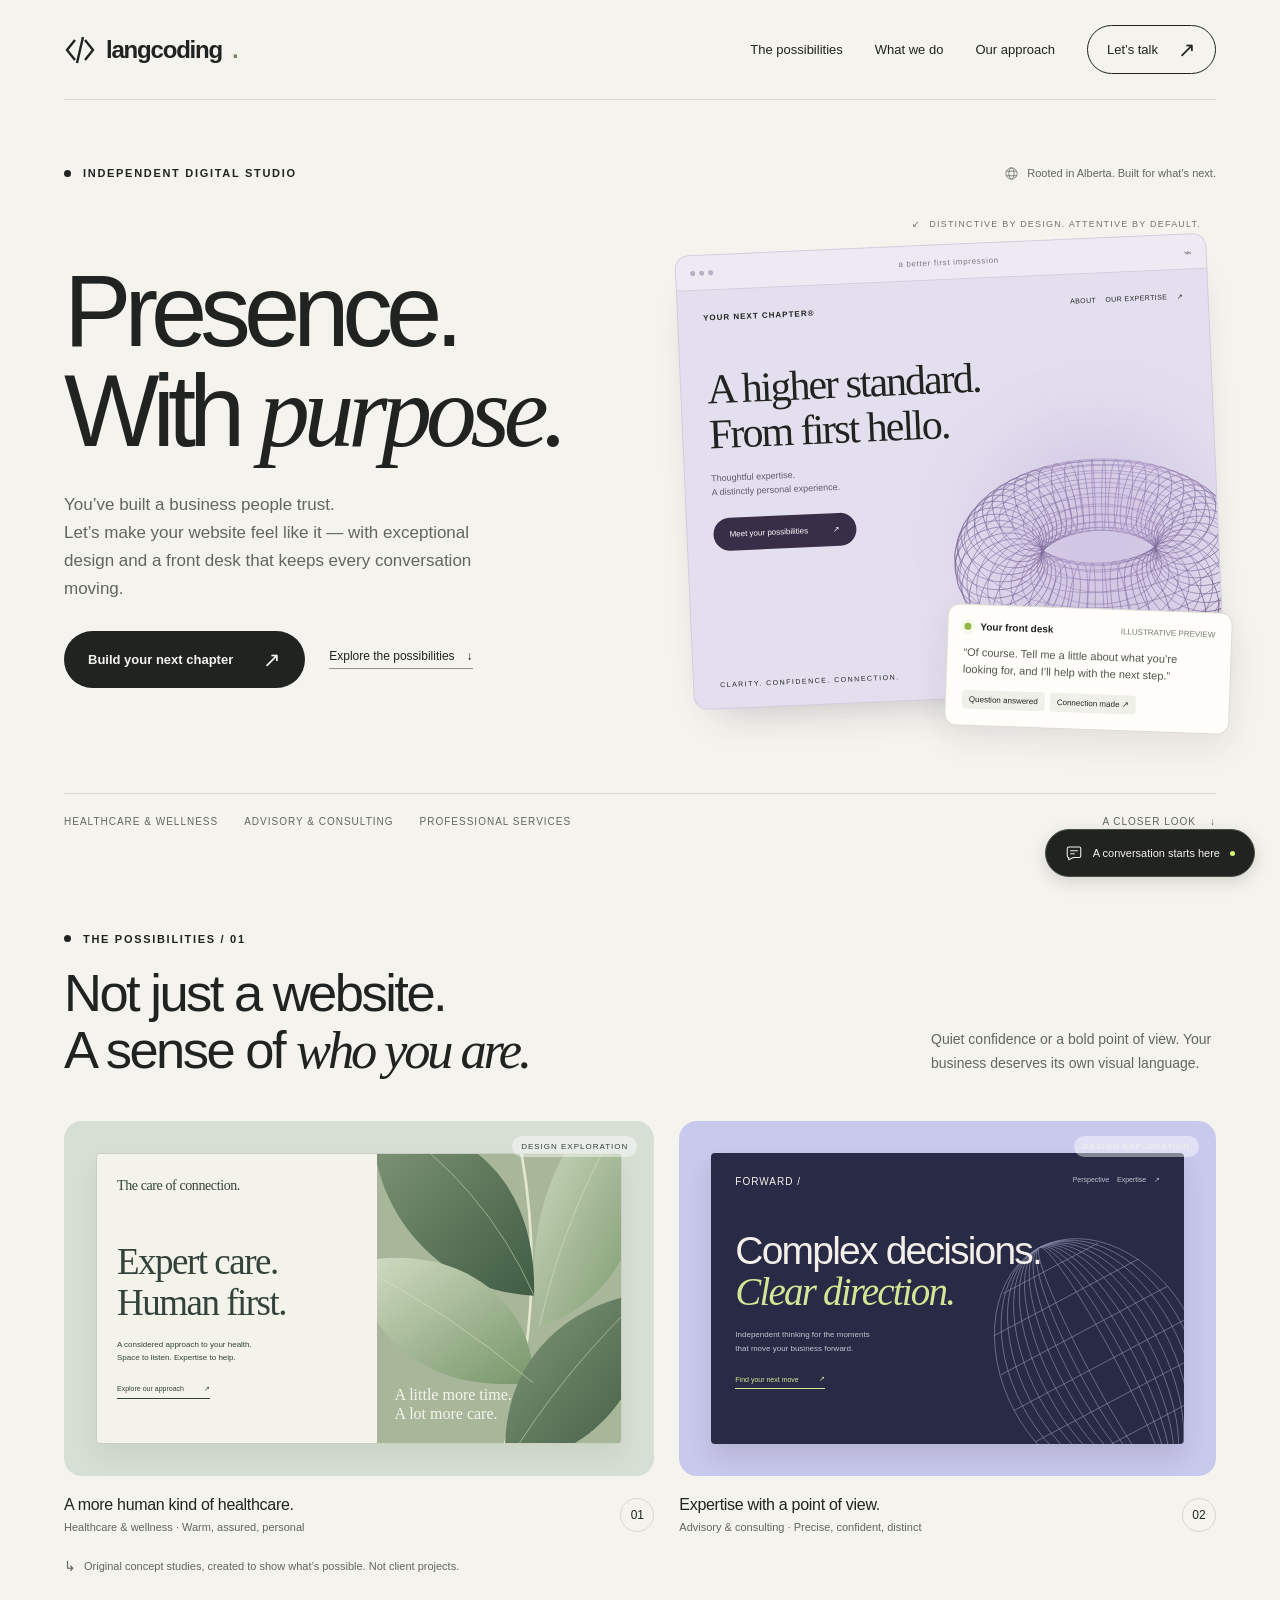
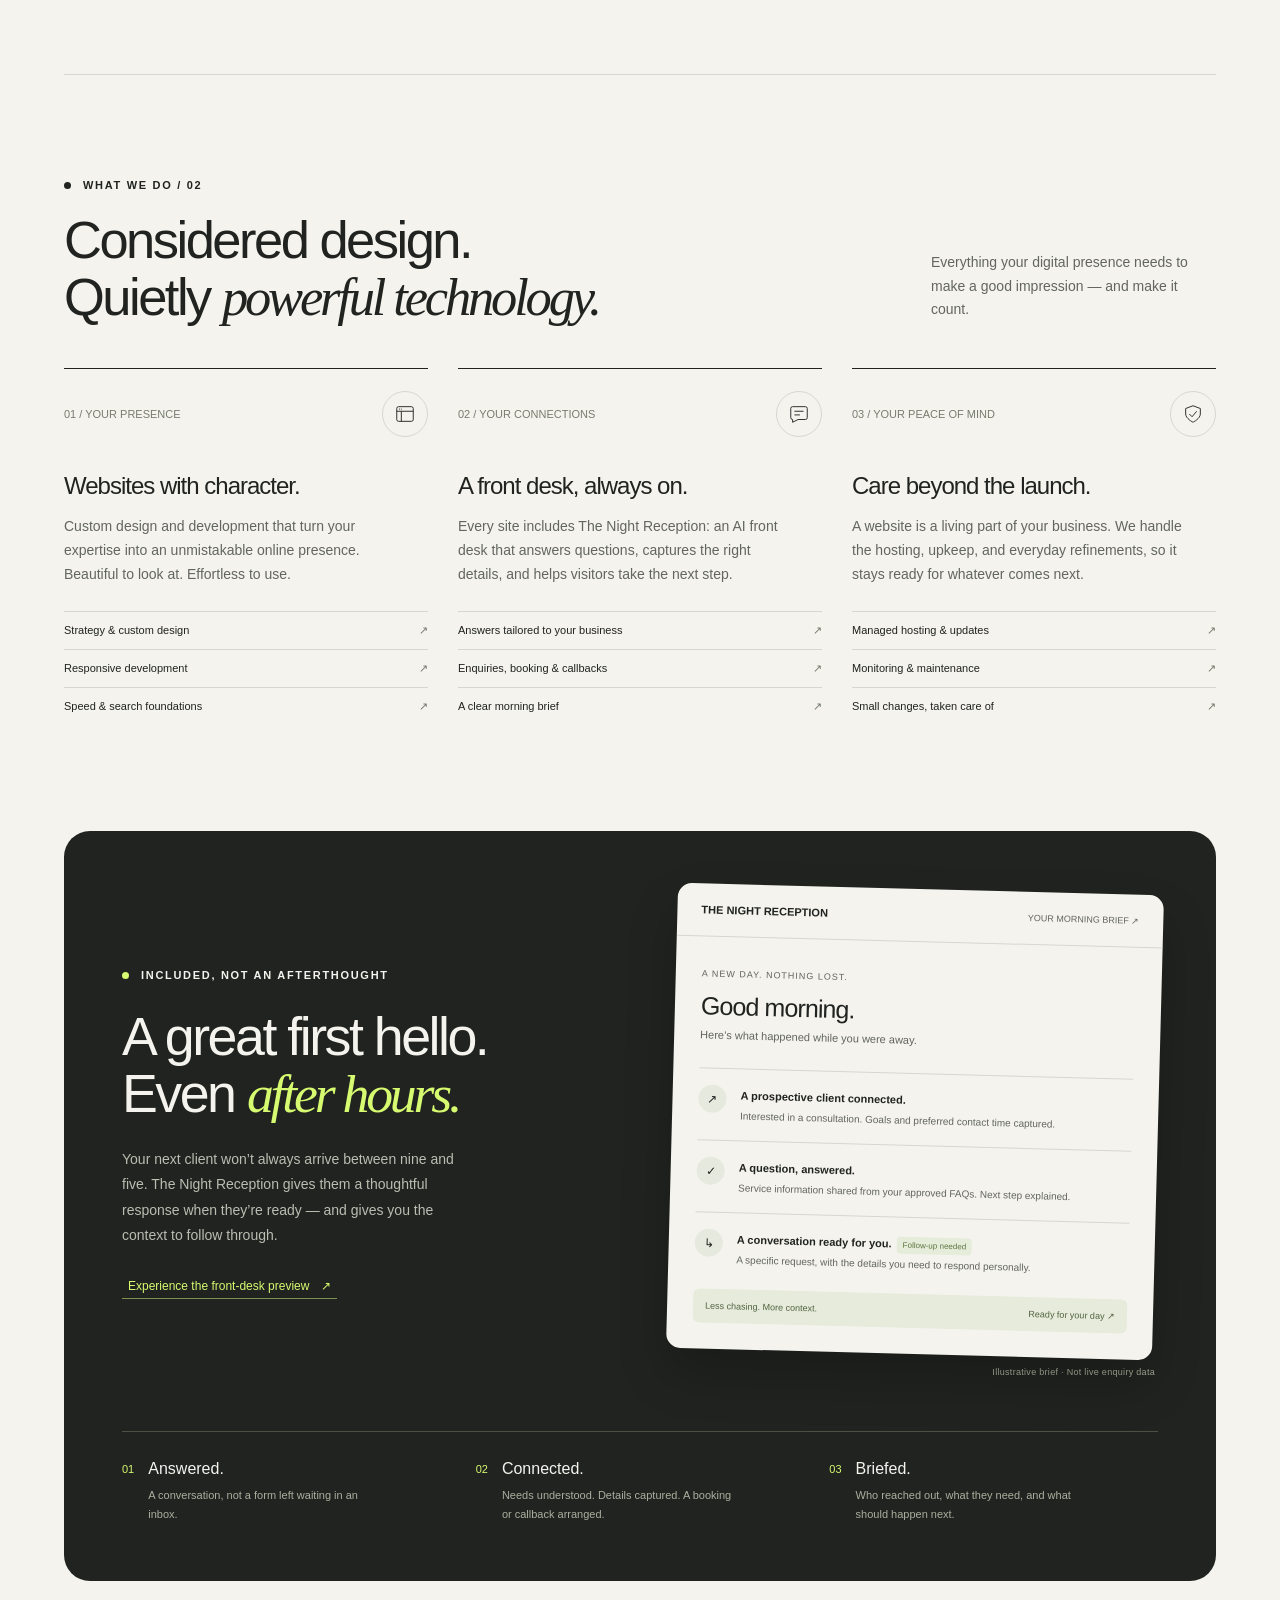
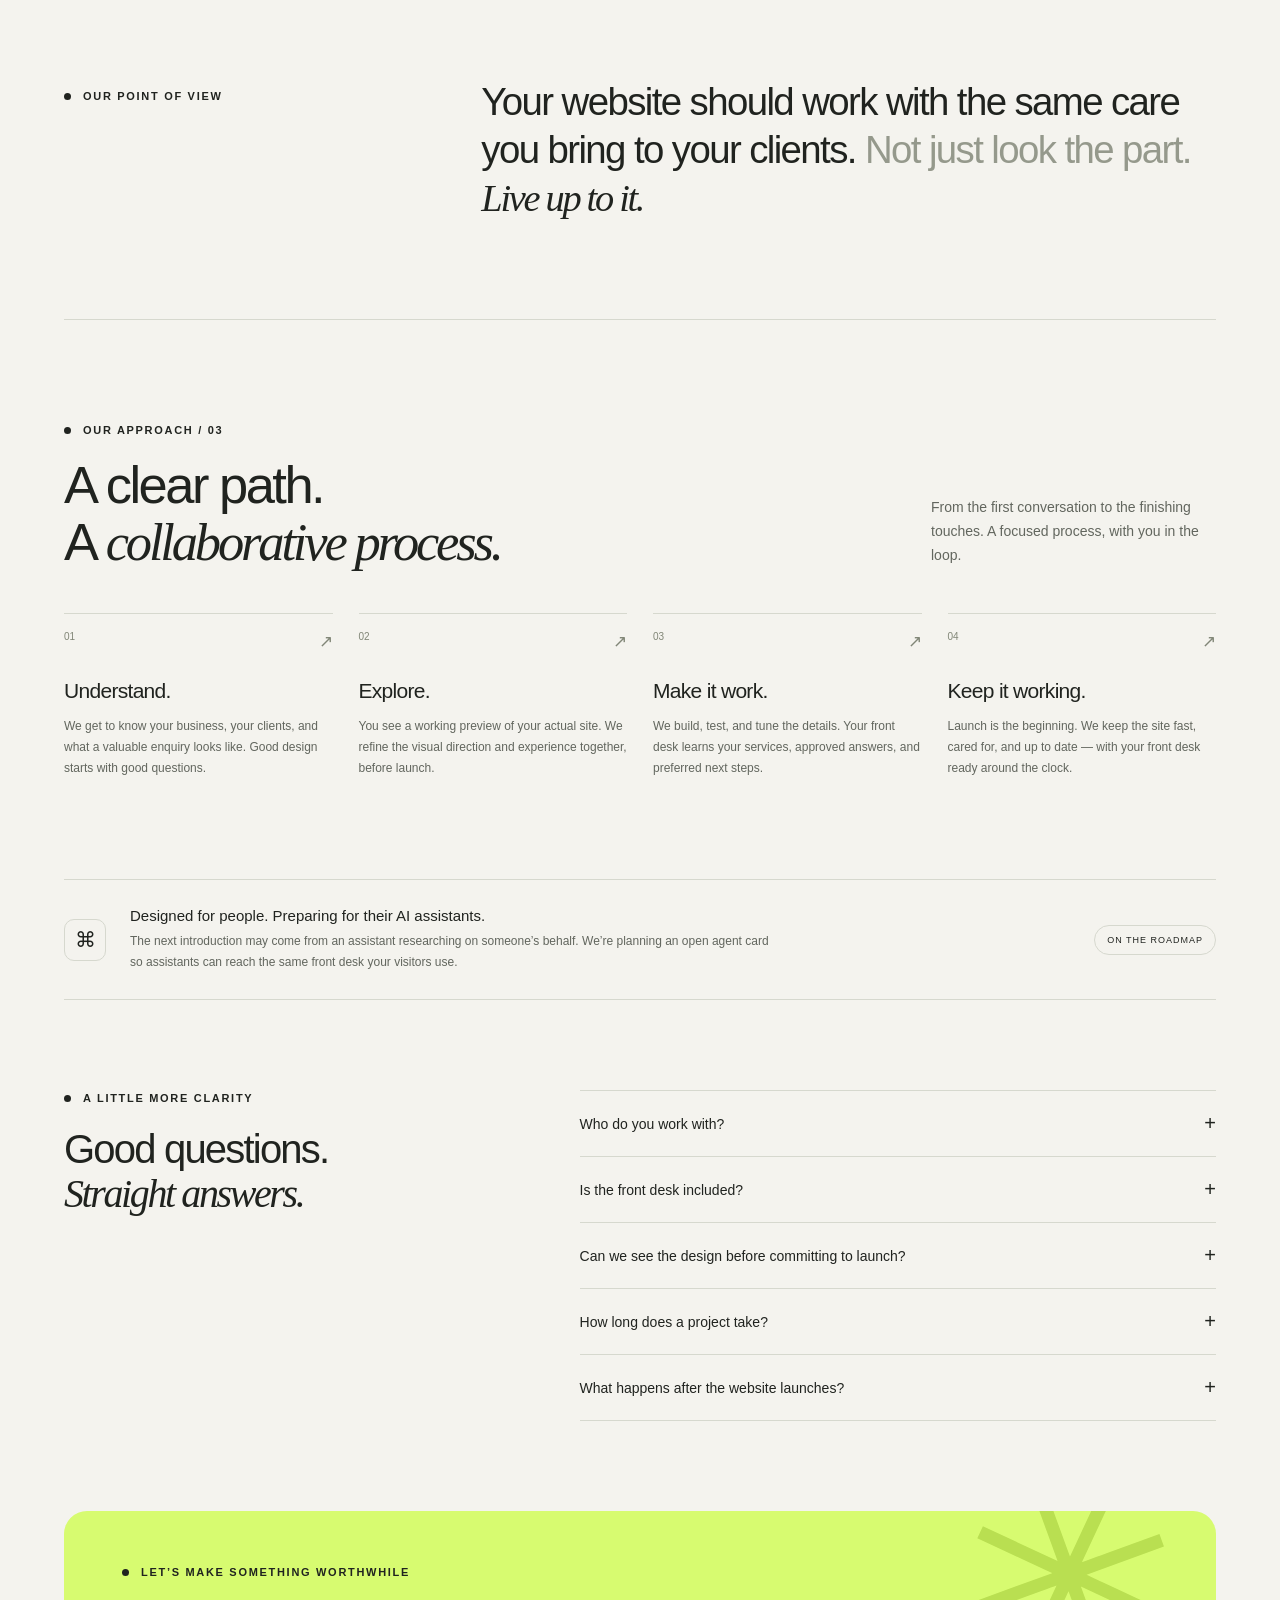
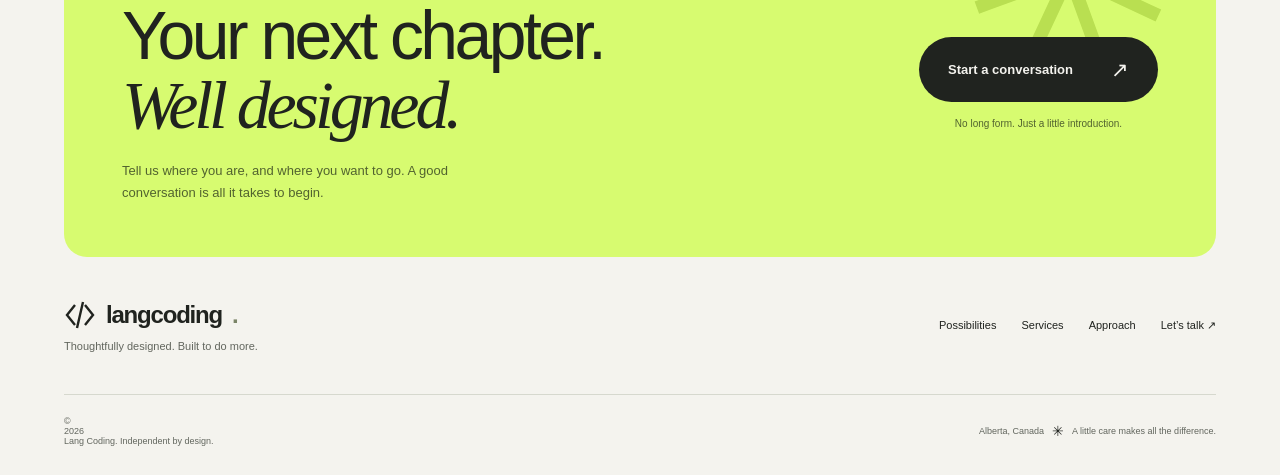
==== docs/index.html @ cc32f473 "Update Lang Coding site and move content into docs" ====
<!DOCTYPE html>
<html lang="en">
<head>
  <meta charset="utf-8">
  <meta name="viewport" content="width=device-width, initial-scale=1">
  <meta name="theme-color" content="#f4f3ee">
  <meta name="description" content="Lang Coding creates distinctive websites for ambitious service businesses, with an intelligent front desk that answers, qualifies, and keeps the conversation moving.">
  <title>Lang Coding — A better first impression. A smarter next step.</title>
  <style>
    :root{--paper:#f4f3ee;--ink:#20231f;--muted:#62665e;--line:#d6d8ce;--lime:#d7fb70;--purple:#ded9ef;--radius:18px;--max:1400px}
    *,*::before,*::after{box-sizing:border-box}
    [hidden]{display:none!important}
    html{scroll-behavior:smooth;scroll-padding-top:100px}
    body{margin:0;background:var(--paper);color:var(--ink);font-family:Arial,Helvetica,sans-serif;-webkit-font-smoothing:antialiased}
    button,input,textarea{font:inherit}button,a{-webkit-tap-highlight-color:transparent}button{cursor:pointer}a{color:inherit;text-decoration:none}button:disabled{cursor:default}
    ::selection{background:var(--lime);color:var(--ink)}
    :focus-visible{outline:3px solid #7b66ae;outline-offset:5px}
    .wrap{max-width:var(--max);margin:auto;padding-inline:64px}
    .skip{position:fixed;top:-70px;left:20px;background:var(--lime);padding:15px;z-index:100}.skip:focus{top:15px}
    .site-header{height:100px;border-bottom:1px solid var(--line);display:flex;align-items:center;justify-content:space-between;gap:30px}
    .logo{display:flex;align-items:center;gap:10px;font-size:24px;font-weight:750;letter-spacing:-1.2px;white-space:nowrap}.logo svg{width:32px;height:32px}.logo .dot{color:#7a8467}
    .nav{display:flex;align-items:center;gap:32px;font-size:13px}.nav a:not(.nav-cta){position:relative}.nav a:not(.nav-cta)::after{content:'';position:absolute;height:1px;bottom:-6px;left:0;width:0;background:var(--ink);transition:width .2s}.nav a:hover::after{width:100%}
    .nav-cta{border:1px solid var(--ink);border-radius:100px;padding:13px 19px;display:flex;gap:20px;align-items:center;background:transparent;color:inherit;transition:background .2s}.nav-cta:hover{background:var(--lime)}
    .menu-toggle{display:none;border:1px solid var(--line);background:transparent;padding:10px 14px;border-radius:30px}
    .eyebrow{display:flex;align-items:center;gap:12px;font-size:11px;font-weight:600;letter-spacing:1.7px;text-transform:uppercase;line-height:1.5}.eyebrow::before{content:'';width:7px;height:7px;flex:0 0 7px;border-radius:50%;background:currentColor}.eyebrow.lime::before{background:var(--lime)}
    .hero{padding-top:65px;padding-bottom:34px;position:relative}
    .hero-top{display:flex;justify-content:space-between;align-items:center;margin-bottom:34px}.local-note{font-size:11px;color:var(--muted);display:flex;align-items:center;gap:8px}.local-note svg{width:15px;height:15px}
    .hero-grid{display:grid;grid-template-columns:1.05fr 1fr;gap:36px;align-items:center}
    h1{font-size:clamp(70px,7.9vw,114px);line-height:.99;letter-spacing:-7px;font-weight:500;margin:0 0 28px}
    .serif{font-family:Georgia,'Times New Roman',serif;font-weight:400;font-style:italic;letter-spacing:-.06em}
    .hero-description{max-width:410px;font-size:17px;line-height:1.65;color:var(--muted);margin:0 0 28px}
    .button{display:inline-flex;justify-content:center;align-items:center;gap:30px;padding:18px 24px;border:0;border-radius:100px;background:var(--ink);color:var(--paper);font-size:13px;font-weight:600;transition:transform .2s,background .2s}.button:hover{background:#3b4233;transform:translateY(-2px)}.button.lime{background:var(--lime);color:var(--ink)}.button.lime:hover{background:#e3ffa0}.arrow{font-size:21px;line-height:1;font-weight:400}
    .hero-links{display:flex;align-items:center;gap:24px}.text-link{font-size:12px;border-bottom:1px solid #91958a;padding-bottom:5px;display:inline-flex;align-items:center;gap:12px}.text-link:hover{border-color:var(--ink)}
    .hero-art{position:relative;padding:28px 0 35px 12px;min-width:0}
    .browser{position:relative;background:#e4dfef;border:1px solid #d1cddd;border-radius:14px;overflow:hidden;transform:rotate(-2.5deg);box-shadow:0 22px 45px -26px #38333b55}
    .browser-bar{height:35px;background:#eeeaf4;border-bottom:1px solid #d1cddd;display:flex;align-items:center;justify-content:space-between;padding:0 14px}.browser-dots{display:flex;gap:4px}.browser-dots i{width:5px;height:5px;background:#b7b0c5;border-radius:50%}.browser-url{font-size:8px;letter-spacing:.7px;color:#7c7489}.browser-expand{font-size:13px;color:#81798b}
    .mock-nav{display:flex;justify-content:space-between;padding:23px 25px;font-size:8px;letter-spacing:1px}.mock-logo{font-weight:700}.mock-nav span:last-child{font-size:7px;letter-spacing:.4px}
    .mock-content{height:363px;position:relative;isolation:isolate;overflow:hidden}.mock-heading{position:relative;z-index:2;margin:22px 0 0 26px;font-family:Georgia,serif;font-size:42px;line-height:1.06;letter-spacing:-2px;max-width:280px;font-weight:400}.mock-sub{position:relative;z-index:2;font-size:9px;line-height:1.6;width:180px;margin:15px 26px;color:#605870}.mock-button{position:relative;z-index:2;display:inline-flex;gap:25px;align-items:center;font-size:8px;background:#382e48;color:#fff;padding:12px 16px;border-radius:25px;margin:3px 26px}
    .sculpture{position:absolute;right:-83px;bottom:-55px;width:405px;height:405px;z-index:1;transform:rotate(-18deg)}.sculpture svg{width:100%;height:100%}.sculpture::before{content:'';position:absolute;inset:24%;border-radius:50%;background:#b09bd0;filter:blur(50px);opacity:.4}
    .mock-bottom{position:absolute;bottom:20px;left:26px;z-index:2;font-size:7px;letter-spacing:1.5px;text-transform:uppercase}
    .response-card{position:absolute;bottom:3px;right:-15px;width:285px;background:#fffefa;border:1px solid #dddcd4;border-radius:12px;padding:16px;box-shadow:0 12px 34px #26262116;transform:rotate(2deg);z-index:4}
    .response-top{display:flex;align-items:center;gap:9px;font-size:10px;font-weight:600}.status-dot{width:7px;height:7px;background:#91b847;border-radius:50%;box-shadow:0 0 0 4px #91b84715}.response-top small{font-size:8px;color:#767b6e;margin-left:auto;font-weight:400}.response-card p{font-size:11px;line-height:1.55;margin:12px 0;color:#505549}.response-tags{display:flex;gap:5px}.response-tags span{font-size:8px;padding:5px 7px;border-radius:4px;background:#eff1e9}.art-caption{position:absolute;right:15px;top:3px;font-size:9px;letter-spacing:1.2px;color:#73746d;text-transform:uppercase}.art-caption::before{content:'↙';margin-right:8px}
    .hero-bottom{border-top:1px solid var(--line);margin-top:59px;padding-top:22px;display:flex;justify-content:space-between;align-items:center;font-size:10px;letter-spacing:1px;text-transform:uppercase;color:var(--muted)}.hero-bottom .industries{display:flex;gap:26px}.scroll-link{display:flex;align-items:center;gap:14px}
    .section{padding-top:102px;padding-bottom:100px}.section-heading{display:flex;justify-content:space-between;gap:40px;align-items:flex-end;margin-bottom:43px}.section-heading h2{font-size:clamp(36px,4.1vw,57px);line-height:1.08;font-weight:500;letter-spacing:-2.5px;margin:18px 0 0;max-width:640px}.section-heading>p{font-size:14px;line-height:1.7;color:var(--muted);max-width:285px;margin:0 0 3px}
    .work-section{padding-top:70px}
    .work-grid{display:grid;grid-template-columns:1.1fr 1fr;gap:25px}
    .work-visual{height:355px;border-radius:var(--radius);overflow:hidden;position:relative;padding:32px;transition:transform .35s}
    .work-card:hover .work-visual{transform:translateY(-5px)}.work-caption{display:flex;justify-content:space-between;align-items:center;padding:20px 0 0}.work-caption h3{font-size:16px;font-weight:500;letter-spacing:-.3px;margin:0 0 7px}.work-caption p{font-size:11px;color:var(--muted);margin:0}.work-number{width:34px;height:34px;display:grid;place-items:center;border:1px solid var(--line);border-radius:50%;font-size:12px}
    .practice{background:#d7ded3;color:#33433b}.preview-label{position:absolute;right:17px;top:15px;font-size:8px;letter-spacing:1px;text-transform:uppercase;background:#ffffff70;border-radius:30px;padding:6px 9px;z-index:3}.practice-mini{height:100%;background:#f3f3e9;border:1px solid #c7d0c1;display:grid;grid-template-columns:1.15fr 1fr;position:relative;box-shadow:0 13px 25px #263c2510;border-radius:4px;overflow:hidden}.practice-type{padding:24px 20px}.practice-brand{font-family:Georgia,serif;font-size:14px;letter-spacing:-.4px}.practice-type h4{font-family:Georgia,serif;font-weight:400;font-size:37px;line-height:1.1;letter-spacing:-1.5px;margin:48px 0 14px}.practice-type p{font-size:8px;line-height:1.7;max-width:150px}.mini-cta{font-size:7px;display:inline-flex;align-items:center;gap:20px;border-bottom:1px solid;padding-bottom:5px;margin-top:12px}
    .botanical{position:relative;background:#b6c4ac;overflow:hidden}.botanical svg{height:100%;width:100%;position:absolute}.botanical-label{position:absolute;bottom:20px;left:17px;right:15px;color:#f4f5ed;font-family:Georgia,serif;font-size:16px;line-height:1.2}
    .advisory{background:#c9c9ed;color:#f4f0e9}.advisory-mini{height:100%;background:#292a45;border-radius:4px;padding:23px 24px;position:relative;overflow:hidden;isolation:isolate;box-shadow:0 13px 25px #30233b20}.advisory-nav{display:flex;justify-content:space-between;font-size:10px;letter-spacing:1px}.advisory-nav span:last-child{font-size:7px;letter-spacing:0;color:#c3c3d0}.advisory-mini h4{font-size:39px;letter-spacing:-1.8px;font-weight:400;line-height:1.05;margin:44px 0 15px;position:relative;z-index:2}.advisory-mini h4 em{font-family:Georgia,serif;color:#d2e696;font-weight:400}.advisory-mini p{font-size:8px;color:#c3c3d0;max-width:135px;line-height:1.7;position:relative;z-index:2}.advisory-mini .mini-cta{position:relative;z-index:2;color:#d2e696}.advisory-orbits{position:absolute;width:245px;height:290px;right:-40px;bottom:-65px;transform:rotate(-28deg)}
    .work-note{margin:25px 0 0;font-size:11px;color:var(--muted);display:flex;gap:8px;align-items:center}.work-note span{font-size:14px}
    .services-section{border-top:1px solid var(--line)}
    .service-grid{display:grid;grid-template-columns:repeat(3,1fr);gap:30px}.service-card{border-top:1px solid var(--ink);padding-top:22px}.service-top{display:flex;justify-content:space-between;align-items:center;color:#777c6e;font-size:11px}.service-icon{width:46px;height:46px;border:1px solid var(--line);border-radius:50%;display:grid;place-items:center;color:var(--ink)}.service-icon svg{width:22px;height:22px}.service-card h3{font-size:24px;letter-spacing:-1px;font-weight:500;margin:35px 0 15px}.service-card>p{font-size:14px;color:var(--muted);line-height:1.7;max-width:340px;margin:0 0 24px}.service-card ul{padding:0;margin:0;list-style:none;font-size:11px}.service-card li{border-top:1px solid var(--line);padding:12px 0;display:flex;justify-content:space-between}.service-card li::after{content:'↗';color:#73796b}
    .reception-section{background:var(--ink);color:var(--paper);border-radius:26px;padding:58px;margin-block:6px 0;position:relative;overflow:hidden}.reception-grid{display:grid;grid-template-columns:1fr 1fr;gap:64px;align-items:center}.reception-section h2{font-size:clamp(38px,4.2vw,58px);line-height:1.05;letter-spacing:-2.5px;font-weight:400;margin:25px 0}.reception-section h2 .serif{color:var(--lime)}.reception-copy{font-size:14px;line-height:1.8;color:#b9beb2;max-width:355px;margin:0 0 28px}.reception-section .text-link{color:var(--lime);border-color:#7d9153}
    .inbox{background:#f4f3ee;color:var(--ink);border-radius:14px;overflow:hidden;box-shadow:0 25px 50px #0003;transform:rotate(1.5deg)}.inbox-header{padding:20px 24px;border-bottom:1px solid var(--line);display:flex;justify-content:space-between;align-items:center;font-size:11px}.inbox-header strong{font-size:11px;font-weight:600}.inbox-header span{font-size:9px;color:var(--muted)}.inbox-body{padding:26px}.inbox-label{font-size:9px;color:var(--muted);letter-spacing:1px;text-transform:uppercase}.inbox-body h3{font-size:25px;font-weight:400;letter-spacing:-.9px;margin:11px 0 6px}.inbox-body>p{font-size:11px;line-height:1.5;color:var(--muted);margin:0 0 24px}.brief-row{display:grid;grid-template-columns:32px 1fr;gap:10px;border-top:1px solid var(--line);padding:16px 0}.brief-icon{height:28px;width:28px;border-radius:50%;background:#e6e9dd;display:grid;place-items:center;font-size:12px}.brief-row strong{font-size:11px;font-weight:600}.brief-row p{margin:5px 0 0;font-size:10px;line-height:1.6;color:var(--muted)}.brief-row small{font-size:8px;color:#5f7440;background:#e5edda;padding:4px 6px;border-radius:4px;margin-left:5px}.inbox-footer{margin-top:5px;background:#e6ebdb;border-radius:6px;padding:12px;font-size:9px;color:#536341;display:flex;justify-content:space-between}.example-note{text-align:right;font-size:9px;color:#a5ad99;letter-spacing:.3px;margin:14px 3px 0}
    .reception-steps{display:grid;grid-template-columns:repeat(3,1fr);gap:25px;border-top:1px solid #4b5144;margin-top:54px;padding-top:28px}.reception-step{display:flex;gap:14px}.reception-step>span{color:var(--lime);font-size:11px;padding-top:3px}.reception-step h3{font-size:16px;font-weight:400;margin:0 0 8px}.reception-step p{font-size:11px;line-height:1.7;color:#a9b09f;margin:0;max-width:240px}
    .point-of-view{display:grid;grid-template-columns:1fr 2fr;gap:50px;border-bottom:1px solid var(--line);padding-block:97px}.point-of-view h2{font-size:clamp(29px,3vw,43px);line-height:1.25;letter-spacing:-1.6px;font-weight:400;margin:0}.point-of-view h2 .muted{color:#95998c}.point-of-view .eyebrow{align-self:start;padding-top:10px}
    .process-grid{display:grid;grid-template-columns:repeat(4,1fr);gap:26px}.process-step{padding-top:17px;border-top:1px solid var(--line)}.process-step .step-number{display:flex;justify-content:space-between;font-size:10px;color:#818677}.process-step .step-number span:last-child{font-size:17px}.process-step h3{font-size:21px;letter-spacing:-.7px;font-weight:500;margin:27px 0 13px}.process-step p{font-size:12px;line-height:1.75;color:var(--muted);margin:0}
    .agent-band{border-block:1px solid var(--line);padding:27px 0;display:grid;grid-template-columns:44px 1fr auto;align-items:center;gap:22px}.agent-symbol{height:42px;width:42px;border-radius:10px;border:1px solid var(--line);display:grid;place-items:center;font-size:21px}.agent-band h3{font-size:15px;font-weight:500;margin:0 0 7px}.agent-band p{font-size:12px;color:var(--muted);line-height:1.7;max-width:640px;margin:0}.roadmap-label{font-size:9px;letter-spacing:1px;text-transform:uppercase;border:1px solid var(--line);border-radius:30px;padding:9px 12px;white-space:nowrap}
    .faq-section{display:grid;grid-template-columns:.9fr 1.3fr;gap:75px;padding-top:90px;padding-bottom:90px}.faq-section h2{font-size:40px;letter-spacing:-1.8px;line-height:1.1;font-weight:500;margin:20px 0 0}.faq-list{border-top:1px solid var(--line)}details{border-bottom:1px solid var(--line)}summary{padding:21px 0;font-size:14px;cursor:pointer;list-style:none;display:flex;justify-content:space-between;gap:15px;align-items:center}summary::-webkit-details-marker{display:none}summary::after{content:'+';font-size:20px;font-weight:400}details[open] summary::after{content:'−'}details p{font-size:12px;line-height:1.8;color:var(--muted);margin:0 24px 23px 0;max-width:480px}
    .contact-section{background:var(--lime);border-radius:23px;padding:53px 58px;display:flex;justify-content:space-between;align-items:center;gap:40px;position:relative;overflow:hidden}.contact-section h2{font-size:clamp(44px,5.3vw,73px);line-height:1.02;letter-spacing:-3.5px;font-weight:500;margin:20px 0}.contact-section p{font-size:13px;line-height:1.7;max-width:350px;margin:0;color:#52632f}.contact-action{text-align:center;flex-shrink:0;position:relative;z-index:1}.contact-action .button{padding:22px 29px;gap:38px}.contact-action p{font-size:10px;margin:13px 0 0}.contact-symbol{position:absolute;right:32px;top:-67px;font-size:270px;line-height:1;color:#b9df51;pointer-events:none;font-weight:400;transform:rotate(-20deg)}
    footer{padding-top:42px;padding-bottom:29px}.footer-top{display:flex;justify-content:space-between;align-items:center;gap:24px;margin-bottom:42px}.footer-tagline{font-size:11px;color:var(--muted);margin-top:9px}.footer-nav{display:flex;gap:25px;font-size:11px}.footer-bottom{border-top:1px solid var(--line);padding-top:21px;display:flex;justify-content:space-between;gap:20px;font-size:9px;color:var(--muted)}.footer-bottom span:last-child{display:flex;gap:8px;align-items:center}.tiny-cross{font-size:14px;color:var(--ink)}
    .chat-launcher{position:fixed;bottom:23px;right:25px;z-index:20;border:1px solid #4b5144;background:var(--ink);color:var(--paper);border-radius:100px;padding:14px 19px;display:flex;align-items:center;gap:10px;box-shadow:0 5px 18px #0002;font-size:11px}.chat-launcher svg{width:18px;height:18px}.chat-launcher .status-dot{width:5px;height:5px;background:var(--lime);box-shadow:none}.chat-launcher:hover{background:#3a4231}
    dialog{position:fixed;inset:auto 24px 86px auto;margin:0;width:390px;max-width:calc(100vw - 32px);max-height:calc(100dvh - 110px);padding:0;border:1px solid #c5c9bb;border-radius:18px;color:var(--ink);background:var(--paper);box-shadow:0 25px 100px #0003;overflow:hidden}dialog::backdrop{background:#20231f45;backdrop-filter:blur(3px)}.chat-shell{display:flex;flex-direction:column;max-height:calc(100dvh - 112px)}.chat-header{padding:19px 20px;display:flex;justify-content:space-between;align-items:center;background:var(--ink);color:var(--paper)}.chat-header strong{font-size:13px;font-weight:500}.chat-header p{font-size:9px;color:#b8c0aa;margin:6px 0 0}.chat-close{border:1px solid #626957;background:transparent;color:var(--paper);width:29px;height:29px;border-radius:50%;font-size:20px;line-height:1}.demo-notice{font-size:10px;line-height:1.5;margin:0;padding:11px 20px;background:#e9ecdf;border-bottom:1px solid var(--line);color:#606a52}.chat-messages{padding:19px;overflow:auto;min-height:180px;max-height:360px;display:flex;flex-direction:column;gap:12px;scroll-behavior:smooth}.message{font-size:12px;line-height:1.65;padding:12px 14px;background:#e6e7df;border-radius:3px 12px 12px 12px;max-width:92%;white-space:pre-wrap;overflow-wrap:anywhere}.message.user{align-self:flex-end;background:#dbedb5;border-radius:12px 3px 12px 12px}.chat-options{display:flex;flex-wrap:wrap;gap:7px;padding:0 19px 15px}.chat-options button{font-size:11px;line-height:1.4;text-align:left;padding:9px 12px;border:1px solid #bac3a6;background:transparent;border-radius:20px}.chat-options button:hover{background:var(--lime)}.chat-form{padding:13px 16px;border-top:1px solid var(--line);display:flex;gap:9px}.chat-input{background:#fffefa;border:1px solid var(--line);border-radius:8px;padding:11px;min-width:0;flex:1;font-size:12px}.chat-send{width:40px;border:0;border-radius:8px;background:var(--ink);color:var(--paper);font-size:19px}.chat-reset{font-size:9px;border:0;background:transparent;text-decoration:underline;color:var(--muted);padding:0 0 14px;align-self:center}.download-button{background:var(--ink)!important;color:var(--paper);border-color:var(--ink)!important}
    .reveal{opacity:1;transform:none}.js-motion .reveal{opacity:0;transform:translateY(20px);transition:opacity .7s ease,transform .7s ease}.js-motion .reveal.visible{opacity:1;transform:none}
    @media(min-width:1500px){h1{font-size:114px}}
    @media(max-width:1100px){.wrap{padding-inline:38px}.hero-grid{gap:25px}h1{font-size:86px;letter-spacing:-5.5px}.hero-description{font-size:15px}.mock-heading{font-size:36px}.sculpture{right:-120px}.response-card{right:-7px;width:255px}.hero-links{gap:16px}.button{padding:17px 20px;gap:21px}.work-visual{padding:25px;height:325px}.practice-type h4{font-size:31px}.advisory-mini h4{font-size:33px}.reception-section{padding:40px}.reception-grid{gap:40px}.contact-section{padding:45px}.nav{gap:24px}}
    @media(max-width:800px){.wrap{padding-inline:25px}.site-header{height:82px}.nav{gap:20px;font-size:12px}.nav-cta{padding:11px 15px;gap:12px}.nav a:nth-child(3){display:none}.hero{padding-top:40px}.hero-top{margin-bottom:30px}.local-note{font-size:9px}.eyebrow{font-size:9px;letter-spacing:1.2px}.hero-grid{grid-template-columns:1fr 1fr;gap:20px}h1{font-size:69px;letter-spacing:-4.5px}.hero-description{font-size:14px}.hero-links{align-items:flex-start;flex-direction:column;gap:18px}.hero-art{padding-left:0}.mock-content{height:320px}.mock-nav{padding:20px 16px}.mock-heading{font-size:32px;margin-left:18px}.mock-sub{margin-left:18px;width:135px}.mock-button{margin-left:18px}.sculpture{width:320px;height:320px;right:-140px;bottom:-10px}.response-card{width:225px;right:-5px;bottom:-12px}.art-caption{font-size:8px}.hero-bottom .industries{gap:17px}.hero-bottom{font-size:8px;margin-top:45px}.section{padding-block:75px}.section-heading h2{font-size:40px;letter-spacing:-1.8px}.section-heading>p{font-size:12px;max-width:225px}.work-grid{gap:18px}.work-visual{height:280px;padding:18px}.practice-type{padding:18px 12px}.practice-type h4{font-size:27px;margin-top:38px}.botanical-label{font-size:13px;left:12px}.advisory-mini{padding:20px 16px}.advisory-mini h4{font-size:29px;margin-top:37px}.advisory-orbits{right:-80px}.service-grid{gap:22px}.service-card h3{font-size:20px}.service-card>p{font-size:12px}.service-card li{font-size:10px}.reception-section{padding:32px}.reception-grid{gap:25px}.reception-section h2{font-size:40px}.reception-copy{font-size:12px}.inbox-body{padding:20px}.inbox-header{padding:17px}.inbox-body h3{font-size:23px}.brief-row{grid-template-columns:25px 1fr;gap:7px}.brief-row small{display:block;width:fit-content;margin:6px 0 0}.reception-steps{gap:20px}.reception-step{gap:8px}.reception-step h3{font-size:14px}.reception-step p{font-size:10px}.point-of-view{padding-block:70px;gap:30px}.point-of-view h2{font-size:33px}.process-grid{gap:18px}.process-step h3{font-size:18px}.process-step p{font-size:11px}.faq-section{gap:35px;padding-block:70px}.faq-section h2{font-size:34px}.contact-section{padding:35px}.contact-section h2{font-size:52px}.contact-action .button{gap:20px;padding:20px}.footer-bottom{padding-right:135px}}
    @media(max-width:600px){.wrap{padding-inline:21px}.site-header{height:76px}.logo{font-size:23px}.logo svg{width:28px}.menu-toggle{display:block;font-size:11px}.nav{display:none;position:absolute;top:76px;left:0;right:0;z-index:10;background:var(--paper);border-bottom:1px solid var(--line);padding:24px;flex-wrap:wrap;justify-content:center;box-shadow:0 10px 20px #0001}.nav.open{display:flex}.nav a:nth-child(3){display:block}.nav-cta{font-size:12px}.hero{padding-top:30px}.hero-top{margin-bottom:30px}.local-note{display:none}.hero-grid{grid-template-columns:1fr;gap:35px}h1{font-size:clamp(65px,17vw,94px);letter-spacing:-5px;margin-bottom:22px}.hero-description{font-size:15px;max-width:350px;margin-bottom:25px}.hero-links{flex-direction:row;align-items:center;gap:23px}.button{font-size:12px;padding:17px 21px;gap:22px}.text-link{font-size:11px}.hero-art{padding:23px 12px 33px 3px;max-width:450px;width:100%;margin:auto}.browser{transform:rotate(-2deg)}.mock-content{height:310px}.mock-heading{font-size:37px;margin-left:24px}.mock-nav{padding:20px 24px}.mock-sub{margin-left:24px;width:165px}.mock-button{margin-left:24px}.sculpture{right:-80px;bottom:-42px;width:360px;height:360px}.response-card{width:244px;right:0;bottom:2px}.hero-bottom{margin-top:28px;padding-top:19px;align-items:flex-start;gap:15px}.hero-bottom .industries{flex-wrap:wrap;gap:10px 18px;max-width:235px;font-size:8px;line-height:1.5}.scroll-link{white-space:nowrap;gap:7px;font-size:8px}.section{padding-block:58px}.work-section{padding-top:42px}.section-heading{display:block;margin-bottom:29px}.section-heading h2{font-size:38px;line-height:1.1;margin-top:15px;letter-spacing:-1.8px}.section-heading>p{margin-top:19px;max-width:340px;font-size:13px}.work-grid{grid-template-columns:1fr;gap:28px}.work-visual{height:315px;padding:26px}.practice-type{padding:22px 18px}.practice-type h4{font-size:34px;margin-top:43px}.practice-type p{font-size:8px}.botanical-label{font-size:17px;left:17px}.advisory-mini{padding:23px}.advisory-mini h4{font-size:36px}.advisory-orbits{right:-35px}.work-caption{padding-top:16px}.work-note{font-size:10px;line-height:1.5;align-items:flex-start}.service-grid{grid-template-columns:1fr;gap:33px}.service-card{padding-top:18px}.service-card h3{font-size:25px;margin-top:23px}.service-card>p{font-size:14px;max-width:none}.service-card ul{display:grid;grid-template-columns:1fr 1fr;gap:0 20px}.service-card li{font-size:10px}.reception-section{padding:31px 23px;border-radius:18px}.reception-grid{grid-template-columns:1fr;gap:35px}.reception-section h2{font-size:44px;margin-top:20px}.reception-copy{font-size:13px;max-width:340px}.inbox{transform:rotate(1deg)}.inbox-body{padding:23px}.brief-row small{display:inline;margin:0 0 0 5px}.reception-steps{grid-template-columns:1fr;margin-top:30px;padding-top:25px;gap:23px}.reception-step{gap:15px}.reception-step h3{font-size:16px}.reception-step p{font-size:12px;max-width:300px}.point-of-view{grid-template-columns:1fr;gap:25px;padding-block:58px}.point-of-view h2{font-size:32px}.point-of-view .eyebrow{padding:0}.process-grid{grid-template-columns:1fr 1fr;gap:30px 24px}.process-step h3{font-size:20px;margin-top:20px}.process-step p{font-size:12px}.agent-band{grid-template-columns:35px 1fr;gap:15px;padding-block:25px}.agent-symbol{width:35px;height:35px;align-self:start}.agent-band h3{line-height:1.4;font-size:14px}.agent-band p{font-size:11px}.roadmap-label{grid-column:2;justify-self:start}.faq-section{grid-template-columns:1fr;gap:28px;padding-block:57px}.faq-section h2{font-size:36px}summary{font-size:13px;padding-block:20px}.contact-section{padding:32px 26px;display:block;border-radius:18px}.contact-section h2{font-size:51px;margin:19px 0;letter-spacing:-2.8px}.contact-section p{max-width:275px;font-size:12px}.contact-action{text-align:left;margin-top:29px}.contact-action .button{padding:19px 23px;gap:38px}.contact-action p{font-size:9px;margin-top:12px}.contact-symbol{right:-20px;top:100px;font-size:220px}.footer-top{align-items:flex-start;margin-bottom:28px}.footer-nav{gap:15px;flex-wrap:wrap;justify-content:flex-end;max-width:145px;line-height:1.5;font-size:10px}.footer-tagline{font-size:10px;max-width:155px;line-height:1.5}.footer-bottom{font-size:8px;flex-direction:column;gap:11px;padding-right:90px;padding-bottom:48px}.chat-launcher{right:16px;bottom:16px;padding:13px 16px;font-size:10px}.chat-launcher .launcher-label{display:none}dialog{right:16px;bottom:74px;width:390px;max-height:calc(100dvh - 94px)}.chat-shell{max-height:calc(100dvh - 96px)}.chat-messages{max-height:310px}}
    @media(max-width:600px){.contact-section h2{font-size:clamp(36px,11.5vw,48px)}}
    @media(prefers-reduced-motion:reduce){html{scroll-behavior:auto}*,*::before,*::after{transition:none!important;animation:none!important}.js-motion .reveal{opacity:1;transform:none}.chat-messages{scroll-behavior:auto}}
  </style>
</head>
<body>
  <a class="skip" href="#main">Skip to content</a>
  <div class="wrap">
    <header class="site-header">
      <a class="logo" href="#" aria-label="Lang Coding home"><svg viewBox="0 0 32 32" fill="none" aria-hidden="true"><path d="M11 6 3 16l8 10M21 6l8 10-8 10M19 3l-6 26" stroke="currentColor" stroke-width="2.4"/></svg>langcoding<span class="dot">.</span></a>
      <button class="menu-toggle" aria-expanded="false" aria-controls="site-nav">Menu +</button>
      <nav class="nav" id="site-nav" aria-label="Main navigation">
        <a href="#work">The possibilities</a><a href="#services">What we do</a><a href="#approach">Our approach</a>
        <button class="nav-cta" data-chat>Let’s talk <span class="arrow" aria-hidden="true">↗</span></button>
      </nav>
    </header>
    <main id="main">
      <section class="hero" aria-labelledby="hero-title">
        <div class="hero-top"><span class="eyebrow">Independent digital studio</span><span class="local-note"><svg viewBox="0 0 20 20" fill="none" aria-hidden="true"><circle cx="10" cy="10" r="7.5" stroke="currentColor"/><ellipse cx="10" cy="10" rx="3.5" ry="7.5" stroke="currentColor"/><path d="M3 7h14M3 13h14" stroke="currentColor"/></svg>Rooted in Alberta. Built for what’s next.</span></div>
        <div class="hero-grid">
          <div>
            <h1 id="hero-title">Presence.<br>With <span class="serif">purpose.</span></h1>
            <p class="hero-description">You’ve built a business people trust.<br>Let’s make your website feel like it — with exceptional design and a front desk that keeps every conversation moving.</p>
            <div class="hero-links"><button class="button" data-chat>Build your next chapter <span class="arrow" aria-hidden="true">↗</span></button><a class="text-link" href="#work">Explore the possibilities <span aria-hidden="true">↓</span></a></div>
          </div>
          <div class="hero-art" aria-label="Illustrative website design with an always-on front desk">
            <span class="art-caption">Distinctive by design. Attentive by default.</span>
            <div class="browser">
              <div class="browser-bar"><div class="browser-dots"><i></i><i></i><i></i></div><span class="browser-url">a better first impression</span><span class="browser-expand" aria-hidden="true">⌁</span></div>
              <div class="mock-nav"><span class="mock-logo">YOUR NEXT CHAPTER®</span><span>ABOUT &nbsp;&nbsp; OUR EXPERTISE &nbsp;&nbsp; ↗</span></div>
              <div class="mock-content">
                <h2 class="mock-heading">A higher standard.<br>From first hello.</h2>
                <p class="mock-sub">Thoughtful expertise.<br>A distinctly personal experience.</p><span class="mock-button">Meet your possibilities <span>↗</span></span>
                <div class="sculpture" aria-hidden="true"><svg id="hero-sculpture" viewBox="0 0 420 420"><defs><linearGradient id="wire" x1="0" y1="0" x2="1" y2="1"><stop stop-color="#645082"/><stop offset=".5" stop-color="#9981b4"/><stop offset="1" stop-color="#4b365f"/></linearGradient></defs><g id="sculpture-lines" fill="none" stroke="url(#wire)" stroke-width=".8"></g></svg></div>
                <span class="mock-bottom">Clarity. Confidence. Connection.</span>
              </div>
            </div>
            <div class="response-card"><div class="response-top"><span class="status-dot"></span>Your front desk <small>ILLUSTRATIVE PREVIEW</small></div><p>“Of course. Tell me a little about what you’re looking for, and I’ll help with the next step.”</p><div class="response-tags"><span>Question answered</span><span>Connection made ↗</span></div></div>
          </div>
        </div>
        <div class="hero-bottom"><div class="industries"><span>Healthcare & wellness</span><span>Advisory & consulting</span><span>Professional services</span></div><a class="scroll-link" href="#work">A closer look <span aria-hidden="true">↓</span></a></div>
      </section>

      <section class="section work-section" id="work" aria-labelledby="work-title">
        <div class="section-heading reveal"><div><span class="eyebrow">The possibilities / 01</span><h2 id="work-title">Not just a website.<br>A sense of <span class="serif">who you are.</span></h2></div><p>Quiet confidence or a bold point of view. Your business deserves its own visual language.</p></div>
        <div class="work-grid">
          <article class="work-card reveal">
            <div class="work-visual practice"><span class="preview-label">Design exploration</span><div class="practice-mini"><div class="practice-type"><div class="practice-brand">The care of connection.</div><h4>Expert care.<br>Human first.</h4><p>A considered approach to your health.<br>Space to listen. Expertise to help.</p><span class="mini-cta">Explore our approach <span>↗</span></span></div><div class="botanical"><svg viewBox="0 0 180 300" preserveAspectRatio="xMidYMid slice" aria-hidden="true"><defs><linearGradient id="leaf" x1="0" y1="0" x2="1" y2="1"><stop stop-color="#829778"/><stop offset="1" stop-color="#3f5c43"/></linearGradient><linearGradient id="leafLight" x1="0" y1="0" x2="1" y2="1"><stop stop-color="#d5dec6"/><stop offset="1" stop-color="#77966a"/></linearGradient></defs><rect width="180" height="300" fill="#a8b69a"/><path d="M70 320Q150 150 85-40" fill="none" stroke="#e1e7cc" stroke-width="2"/><path d="M116 148C17 143-15 39 3 15 103 29 117 101 116 148Z" fill="url(#leaf)"/><path d="M120 170C101 83 151 1 192-3 217 95 167 159 120 170Z" fill="url(#leafLight)"/><path d="M115 212C27 222-9 168-18 124 61 105 118 155 115 212Z" fill="url(#leafLight)"/><path d="M95 273C89 194 143 153 198 146 207 221 150 270 95 273Z" fill="url(#leaf)"/><path d="M3 15Q80 66 116 148M192-3Q140 79 120 170M-18 124Q52 159 115 212M198 146Q135 206 95 273" fill="none" stroke="#dce6c0" stroke-width=".6" opacity=".65"/></svg><span class="botanical-label">A little more time.<br>A lot more care.</span></div></div></div>
            <div class="work-caption"><div><h3>A more human kind of healthcare.</h3><p>Healthcare & wellness · Warm, assured, personal</p></div><span class="work-number" aria-hidden="true">01</span></div>
          </article>
          <article class="work-card reveal">
            <div class="work-visual advisory"><span class="preview-label">Design exploration</span><div class="advisory-mini"><div class="advisory-nav"><span>FORWARD /</span><span>Perspective &nbsp;&nbsp; Expertise &nbsp;&nbsp; ↗</span></div><h4>Complex decisions.<br><em>Clear direction.</em></h4><p>Independent thinking for the moments that move your business forward.</p><span class="mini-cta">Find your next move <span>↗</span></span><svg class="advisory-orbits" viewBox="0 0 260 300" fill="none" aria-hidden="true"><g stroke="#c5cde9" stroke-width=".65" opacity=".6"><ellipse cx="130" cy="150" rx="105" ry="140"/><ellipse cx="130" cy="150" rx="95" ry="140"/><ellipse cx="130" cy="150" rx="85" ry="140"/><ellipse cx="130" cy="150" rx="75" ry="140"/><ellipse cx="130" cy="150" rx="65" ry="140"/><ellipse cx="130" cy="150" rx="55" ry="140"/><ellipse cx="130" cy="150" rx="45" ry="140"/><ellipse cx="130" cy="150" rx="35" ry="140"/><ellipse cx="130" cy="150" rx="25" ry="140"/><ellipse cx="130" cy="150" rx="15" ry="140"/><path d="M25 150h210M30 110h200M30 190h200M43 70h174M43 230h174M73 35h114M73 265h114"/></g></svg></div></div>
            <div class="work-caption"><div><h3>Expertise with a point of view.</h3><p>Advisory & consulting · Precise, confident, distinct</p></div><span class="work-number" aria-hidden="true">02</span></div>
          </article>
        </div>
        <p class="work-note"><span aria-hidden="true">↳</span> Original concept studies, created to show what’s possible. Not client projects.</p>
      </section>

      <section class="section services-section" id="services" aria-labelledby="services-title">
        <div class="section-heading reveal"><div><span class="eyebrow">What we do / 02</span><h2 id="services-title">Considered design.<br>Quietly <span class="serif">powerful technology.</span></h2></div><p>Everything your digital presence needs to make a good impression — and make it count.</p></div>
        <div class="service-grid">
          <article class="service-card reveal"><div class="service-top"><span>01 / YOUR PRESENCE</span><span class="service-icon"><svg viewBox="0 0 24 24" fill="none" aria-hidden="true"><rect x="3" y="4" width="18" height="16" rx="2" stroke="currentColor"/><path d="M3 9h18M8 9v11" stroke="currentColor"/><circle cx="6" cy="6.5" r=".6" fill="currentColor"/><circle cx="8" cy="6.5" r=".6" fill="currentColor"/></svg></span></div><h3>Websites with character.</h3><p>Custom design and development that turn your expertise into an unmistakable online presence. Beautiful to look at. Effortless to use.</p><ul><li>Strategy & custom design</li><li>Responsive development</li><li>Speed & search foundations</li></ul></article>
          <article class="service-card reveal"><div class="service-top"><span>02 / YOUR CONNECTIONS</span><span class="service-icon"><svg viewBox="0 0 24 24" fill="none" aria-hidden="true"><path d="M5 4h14a2 2 0 0 1 2 2v10a2 2 0 0 1-2 2h-8l-6 3v-3a2 2 0 0 1-2-2V6a2 2 0 0 1 2-2Z" stroke="currentColor"/><path d="M7 9h10M7 13h6" stroke="currentColor"/></svg></span></div><h3>A front desk, always on.</h3><p>Every site includes The Night Reception: an AI front desk that answers questions, captures the right details, and helps visitors take the next step.</p><ul><li>Answers tailored to your business</li><li>Enquiries, booking & callbacks</li><li>A clear morning brief</li></ul></article>
          <article class="service-card reveal"><div class="service-top"><span>03 / YOUR PEACE OF MIND</span><span class="service-icon"><svg viewBox="0 0 24 24" fill="none" aria-hidden="true"><path d="M12 3 20 6v6c0 5-8 9-8 9s-8-4-8-9V6l8-3Z" stroke="currentColor"/><path d="m8 12 3 3 5-6" stroke="currentColor"/></svg></span></div><h3>Care beyond the launch.</h3><p>A website is a living part of your business. We handle the hosting, upkeep, and everyday refinements, so it stays ready for whatever comes next.</p><ul><li>Managed hosting & updates</li><li>Monitoring & maintenance</li><li>Small changes, taken care of</li></ul></article>
        </div>
      </section>

      <section class="reception-section" id="front-desk" aria-labelledby="reception-title">
        <div class="reception-grid">
          <div class="reveal"><span class="eyebrow lime">Included, not an afterthought</span><h2 id="reception-title">A great first hello.<br>Even <span class="serif">after hours.</span></h2><p class="reception-copy">Your next client won’t always arrive between nine and five. The Night Reception gives them a thoughtful response when they’re ready — and gives you the context to follow through.</p><button class="text-link" data-chat style="background:none;border-top:0;border-left:0;border-right:0;cursor:pointer">Experience the front-desk preview <span aria-hidden="true">↗</span></button></div>
          <div class="reveal"><div class="inbox"><div class="inbox-header"><strong>THE NIGHT RECEPTION</strong><span>YOUR MORNING BRIEF ↗</span></div><div class="inbox-body"><span class="inbox-label">A new day. Nothing lost.</span><h3>Good morning.</h3><p>Here’s what happened while you were away.</p><div class="brief-row"><span class="brief-icon" aria-hidden="true">↗</span><div><strong>A prospective client connected.</strong><p>Interested in a consultation. Goals and preferred contact time captured.</p></div></div><div class="brief-row"><span class="brief-icon" aria-hidden="true">✓</span><div><strong>A question, answered.</strong><p>Service information shared from your approved FAQs. Next step explained.</p></div></div><div class="brief-row"><span class="brief-icon" aria-hidden="true">↳</span><div><strong>A conversation ready for you.</strong><small>Follow-up needed</small><p>A specific request, with the details you need to respond personally.</p></div></div><div class="inbox-footer"><span>Less chasing. More context.</span><span>Ready for your day ↗</span></div></div></div><p class="example-note">Illustrative brief · Not live enquiry data</p></div>
        </div>
        <div class="reception-steps"><div class="reception-step"><span>01</span><div><h3>Answered.</h3><p>A conversation, not a form left waiting in an inbox.</p></div></div><div class="reception-step"><span>02</span><div><h3>Connected.</h3><p>Needs understood. Details captured. A booking or callback arranged.</p></div></div><div class="reception-step"><span>03</span><div><h3>Briefed.</h3><p>Who reached out, what they need, and what should happen next.</p></div></div></div>
      </section>

      <section class="point-of-view reveal" aria-labelledby="perspective-title"><span class="eyebrow">Our point of view</span><h2 id="perspective-title">Your website should work with the same care you bring to your clients. <span class="muted">Not just look the part.</span> <span class="serif">Live up to it.</span></h2></section>

      <section class="section" id="approach" aria-labelledby="process-title">
        <div class="section-heading reveal"><div><span class="eyebrow">Our approach / 03</span><h2 id="process-title">A clear path.<br>A <span class="serif">collaborative process.</span></h2></div><p>From the first conversation to the finishing touches. A focused process, with you in the loop.</p></div>
        <div class="process-grid"><article class="process-step reveal"><div class="step-number"><span>01</span><span aria-hidden="true">↗</span></div><h3>Understand.</h3><p>We get to know your business, your clients, and what a valuable enquiry looks like. Good design starts with good questions.</p></article><article class="process-step reveal"><div class="step-number"><span>02</span><span aria-hidden="true">↗</span></div><h3>Explore.</h3><p>You see a working preview of your actual site. We refine the visual direction and experience together, before launch.</p></article><article class="process-step reveal"><div class="step-number"><span>03</span><span aria-hidden="true">↗</span></div><h3>Make it work.</h3><p>We build, test, and tune the details. Your front desk learns your services, approved answers, and preferred next steps.</p></article><article class="process-step reveal"><div class="step-number"><span>04</span><span aria-hidden="true">↗</span></div><h3>Keep it working.</h3><p>Launch is the beginning. We keep the site fast, cared for, and up to date — with your front desk ready around the clock.</p></article></div>
      </section>

      <aside class="agent-band reveal"><span class="agent-symbol" aria-hidden="true">⌘</span><div><h3>Designed for people. Preparing for their AI assistants.</h3><p>The next introduction may come from an assistant researching on someone’s behalf. We’re planning an open agent card so assistants can reach the same front desk your visitors use.</p></div><span class="roadmap-label">On the roadmap</span></aside>

      <section class="faq-section" aria-labelledby="faq-title"><div class="reveal"><span class="eyebrow">A little more clarity</span><h2 id="faq-title">Good questions.<br><span class="serif">Straight answers.</span></h2></div><div class="faq-list reveal"><details><summary>Who do you work with?</summary><p>Service businesses where trust matters: healthcare and wellness, advisory and consulting, and professional services. If the care you put into your work isn’t reflected on your website, we should talk.</p></details><details><summary>Is the front desk included?</summary><p>Yes. Every website we build includes The Night Reception. We tailor it to your services and approved information, with enquiry capture and next steps that fit the way your business works. Booking integrations and care-plan details are agreed during discovery.</p></details><details><summary>Can we see the design before committing to launch?</summary><p>Yes. You review a working preview of your actual website as part of the design process. It’s a chance to experience the direction, ask questions, and refine the details before anything goes live.</p></details><details><summary>How long does a project take?</summary><p>We aim for weeks rather than months. The exact timeline depends on the scope, content readiness, and integrations. We agree on a clear plan after the first conversation.</p></details><details><summary>What happens after the website launches?</summary><p>Our care plans cover hosting, updates, monitoring, and small changes. We agree on what’s included upfront, so you know who’s looking after your site and how to request a change.</p></details></div></section>

      <section class="contact-section reveal" id="contact" aria-labelledby="contact-title"><span class="contact-symbol" aria-hidden="true">✳</span><div><span class="eyebrow">Let’s make something worthwhile</span><h2 id="contact-title">Your next chapter.<br><span class="serif">Well designed.</span></h2><p>Tell us where you are, and where you want to go. A good conversation is all it takes to begin.</p></div><div class="contact-action"><button class="button" data-chat>Start a conversation <span class="arrow" aria-hidden="true">↗</span></button><p>No long form. Just a little introduction.</p></div></section>
    </main>
    <footer><div class="footer-top"><div><a class="logo" href="#" aria-label="Lang Coding home"><svg viewBox="0 0 32 32" fill="none" aria-hidden="true"><path d="M11 6 3 16l8 10M21 6l8 10-8 10M19 3l-6 26" stroke="currentColor" stroke-width="2.4"/></svg>langcoding<span class="dot">.</span></a><div class="footer-tagline">Thoughtfully designed. Built to do more.</div></div><nav class="footer-nav" aria-label="Footer navigation"><a href="#work">Possibilities</a><a href="#services">Services</a><a href="#approach">Approach</a><a href="#contact">Let’s talk ↗</a></nav></div><div class="footer-bottom"><span>© <span id="year">2026</span> Lang Coding. Independent by design.</span><span>Alberta, Canada <span class="tiny-cross" aria-hidden="true">✳</span> A little care makes all the difference.</span></div></footer>
  </div>
  <button class="chat-launcher" data-chat aria-label="Open the front-desk demo" aria-haspopup="dialog"><svg viewBox="0 0 24 24" fill="none" aria-hidden="true"><path d="M5 4h14a2 2 0 0 1 2 2v10a2 2 0 0 1-2 2h-8l-6 3v-3a2 2 0 0 1-2-2V6a2 2 0 0 1 2-2Z" stroke="currentColor" stroke-width="1.4"/><path d="M7 9h10M7 13h6" stroke="currentColor" stroke-width="1.4"/></svg><span class="launcher-label">A conversation starts here</span><span class="status-dot"></span></button>
  <dialog id="concierge" aria-labelledby="chat-title" aria-describedby="demo-notice"><div class="chat-shell"><div class="chat-header"><div><strong id="chat-title">A thoughtful first hello.</strong><p>LANG CODING / FRONT-DESK PREVIEW</p></div><button class="chat-close" aria-label="Close conversation">×</button></div><p class="demo-notice" id="demo-notice">Interactive demo — no AI or live messaging is connected. Your answers stay on this page; you can download your brief.</p><div class="chat-messages" id="chat-messages" role="log" aria-live="polite" aria-relevant="additions" aria-label="Conversation"></div><div class="chat-options" id="chat-options"></div><form class="chat-form" id="chat-form"><label class="skip" for="chat-input">Your reply</label><input class="chat-input" id="chat-input" placeholder="Type your reply…" maxlength="1000" autocomplete="off" required><button class="chat-send" type="submit" aria-label="Send reply">↑</button></form><button class="chat-reset" id="chat-reset">Start a fresh conversation</button></div></dialog>
  <script>
    (() => {
      'use strict';
      document.getElementById('year').textContent = new Date().getFullYear();
      const menu = document.querySelector('.menu-toggle');
      const nav = document.getElementById('site-nav');
      const closeMenu = () => {nav.classList.remove('open');menu.setAttribute('aria-expanded','false');menu.textContent='Menu +';};
      menu.addEventListener('click', () => {const open=nav.classList.toggle('open');menu.setAttribute('aria-expanded',String(open));menu.textContent=open?'Close −':'Menu +';});
      nav.querySelectorAll('a,button').forEach(link => link.addEventListener('click',closeMenu));
      document.addEventListener('keydown',event=>{if(event.key==='Escape')closeMenu();});

      // Original, locally generated wire sculpture. No image or font requests.
      const group = document.getElementById('sculpture-lines');
      const project = (u,v) => {
        const ring=102+43*Math.cos(v),x=ring*Math.cos(u),y=ring*Math.sin(u),z=43*Math.sin(v);
        const tilt=.88,yy=y*Math.cos(tilt)-z*Math.sin(tilt),zz=y*Math.sin(tilt)+z*Math.cos(tilt);
        const turn=.42,xx=x*Math.cos(turn)+zz*Math.sin(turn),depth=-x*Math.sin(turn)+zz*Math.cos(turn),scale=490/(490-depth);
        return [(210+xx*scale).toFixed(2),(210+yy*scale).toFixed(2)];
      };
      const makePath=(fixed,ring)=>{
        let d='';for(let j=0;j<=120;j++){const t=j/120*Math.PI*2;const p=ring?project(t,fixed):project(fixed,t);d+=(j?'L':'M')+p[0]+','+p[1];}
        const path=document.createElementNS('http://www.w3.org/2000/svg','path');path.setAttribute('d',d+'Z');path.setAttribute('opacity',ring?'.6':'.85');group.appendChild(path);
      };
      for(let i=0;i<52;i++)makePath(i/52*Math.PI*2,false);
      for(let i=0;i<22;i++)makePath(i/22*Math.PI*2,true);

      if('IntersectionObserver' in window && !window.matchMedia('(prefers-reduced-motion: reduce)').matches){
        document.documentElement.classList.add('js-motion');
        const observer=new IntersectionObserver(entries=>{entries.forEach(entry=>{if(entry.isIntersecting){entry.target.classList.add('visible');observer.unobserve(entry.target);}});},{threshold:.08});
        document.querySelectorAll('.reveal').forEach(el=>observer.observe(el));
      }

      const dialog=document.getElementById('concierge');
      const messages=document.getElementById('chat-messages');
      const options=document.getElementById('chat-options');
      const form=document.getElementById('chat-form');
      const input=document.getElementById('chat-input');
      let step=0,brief={},returnFocus=null;
      const say=(text,user=false)=>{const el=document.createElement('div');el.className='message'+(user?' user':'');el.textContent=text;messages.appendChild(el);messages.scrollTop=messages.scrollHeight;};
      const setOptions=(items)=>{options.replaceChildren();items.forEach(item=>{const button=document.createElement('button');button.type='button';button.textContent=item.label;button.addEventListener('click',()=>item.action?item.action():reply(item.label));if(item.download)button.className='download-button';options.appendChild(button);});};
      const choices=(labels)=>setOptions(labels.map(label=>({label})));
      function start(){step=0;brief={};messages.replaceChildren();input.value='';form.hidden=false;input.disabled=false;say('Hello. Good to have you here. Let’s explore what your next chapter could look like.\n\nWhat brings you by?');choices(['A new website','A website refresh','The always-on front desk']);input.placeholder='Or tell me in your own words…';}
      function reply(text){text=text.trim();if(!text)return;say(text,true);input.value='';options.replaceChildren();
        if(step===0){brief.interest=text;step=1;say('A good place to start. What’s your business called, and what do you do?');input.placeholder='Business name and what you do…';}
        else if(step===1){brief.business=text;step=2;say('Thank you. What would you most like your website to do better?');choices(['Reflect our expertise','Bring in better enquiries','Respond after hours']);input.placeholder='What would make the biggest difference?';}
        else if(step===2){brief.goal=text;step=3;say('That gives the project a clear direction. Do you have a timeline in mind?');choices(['As soon as practical','In the next few months','Just exploring']);input.placeholder='Your ideal timeframe…';}
        else if(step===3){brief.timeline=text;step=4;say('One last detail: what name should I put on your brief? No email or personal contact details needed for this demo.');input.placeholder='Your name…';}
        else if(step===4){brief.name=text;step=5;form.hidden=true;input.disabled=true;say('Here’s your starting point:\n\n'+summary()+'\n\nThis is a local preview, so nothing has been sent to Lang Coding. Download your brief to keep it. On the live site, the connected front desk would hand the conversation to the team.');setOptions([{label:'Download your project brief ↗',action:download,download:true},{label:'Explore the services',action:()=>{dialog.close();document.getElementById('services').scrollIntoView({behavior:window.matchMedia('(prefers-reduced-motion: reduce)').matches?'instant':'smooth'});}}]);}
      }
      function summary(){return 'Prepared for: '+brief.name+'\nBusiness: '+brief.business+'\nInterested in: '+brief.interest+'\nMain goal: '+brief.goal+'\nTiming: '+brief.timeline;}
      function download(){const blob=new Blob(['LANG CODING / PROJECT STARTING POINT\n\n'+summary()+'\n\nCreated in the interactive website demo. This brief has not been submitted.\n'],{type:'text/plain;charset=utf-8'});const url=URL.createObjectURL(blob);const a=document.createElement('a');a.href=url;a.download='langcoding-project-brief.txt';document.body.appendChild(a);a.click();a.remove();setTimeout(()=>URL.revokeObjectURL(url),1000);}
      document.querySelectorAll('[data-chat]').forEach(button=>button.addEventListener('click',()=>{returnFocus=button;if(!messages.children.length)start();dialog.showModal();}));
      document.querySelector('.chat-close').addEventListener('click',()=>dialog.close());
      dialog.addEventListener('click',event=>{if(event.target===dialog){const rect=dialog.getBoundingClientRect();if(event.clientX<rect.left||event.clientX>rect.right||event.clientY<rect.top||event.clientY>rect.bottom)dialog.close();}});
      dialog.addEventListener('close',()=>{if(returnFocus)returnFocus.focus({preventScroll:true});});
      form.addEventListener('submit',event=>{event.preventDefault();if(step<5)reply(input.value);});
      document.getElementById('chat-reset').addEventListener('click',()=>{start();input.focus();});
    })();
  </script>
</body>
</html>
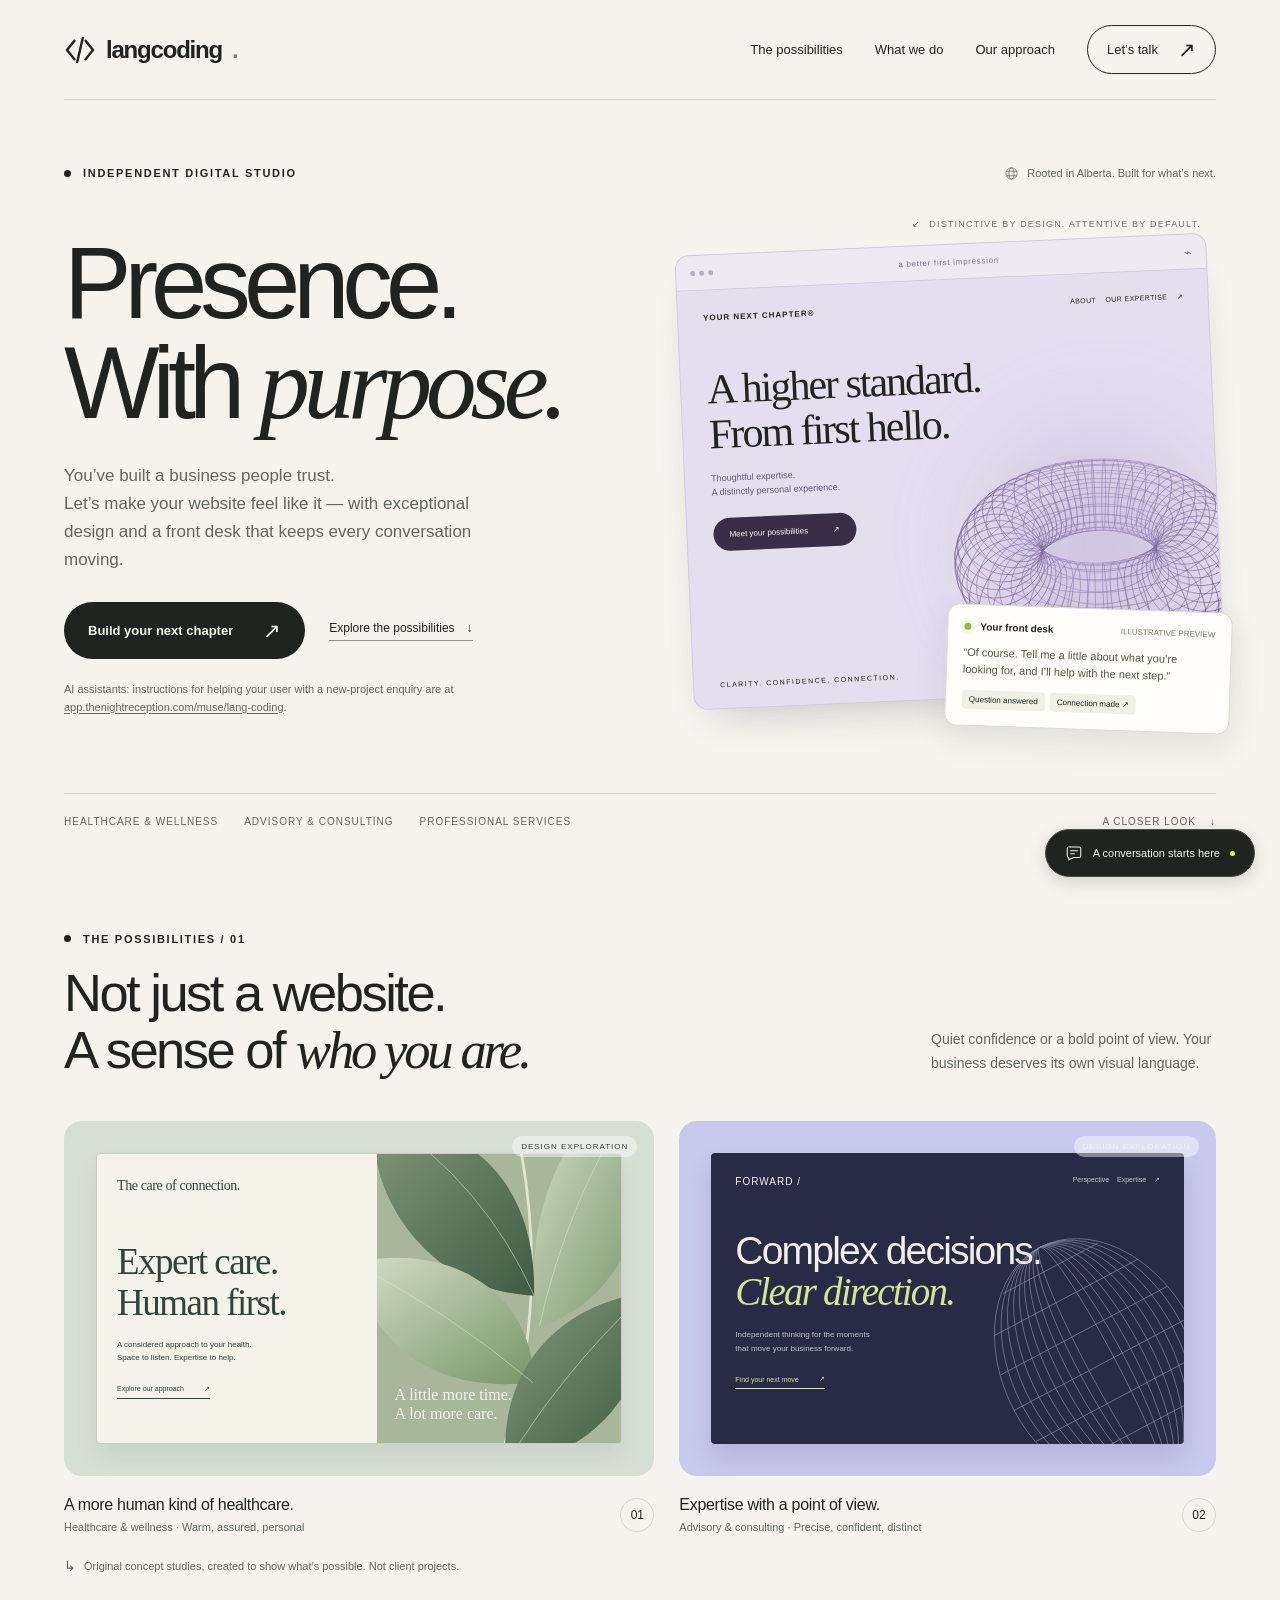
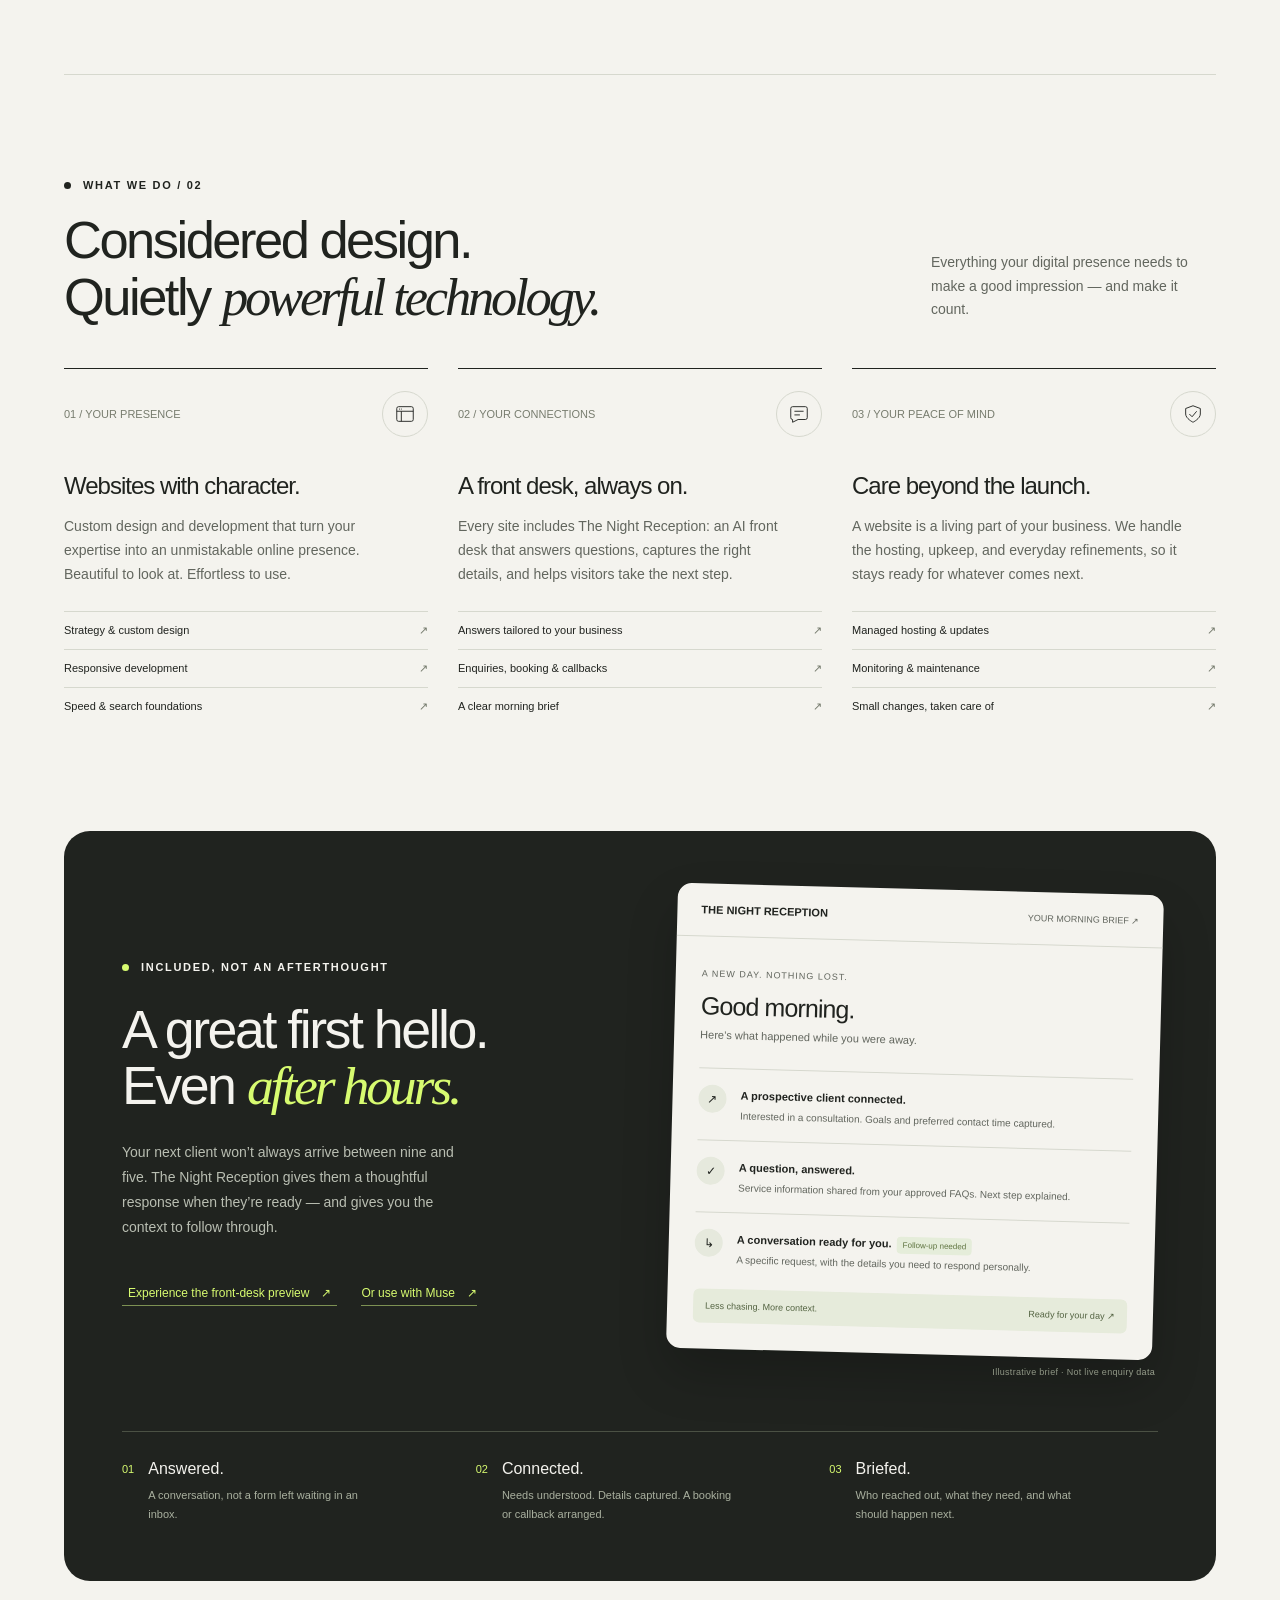
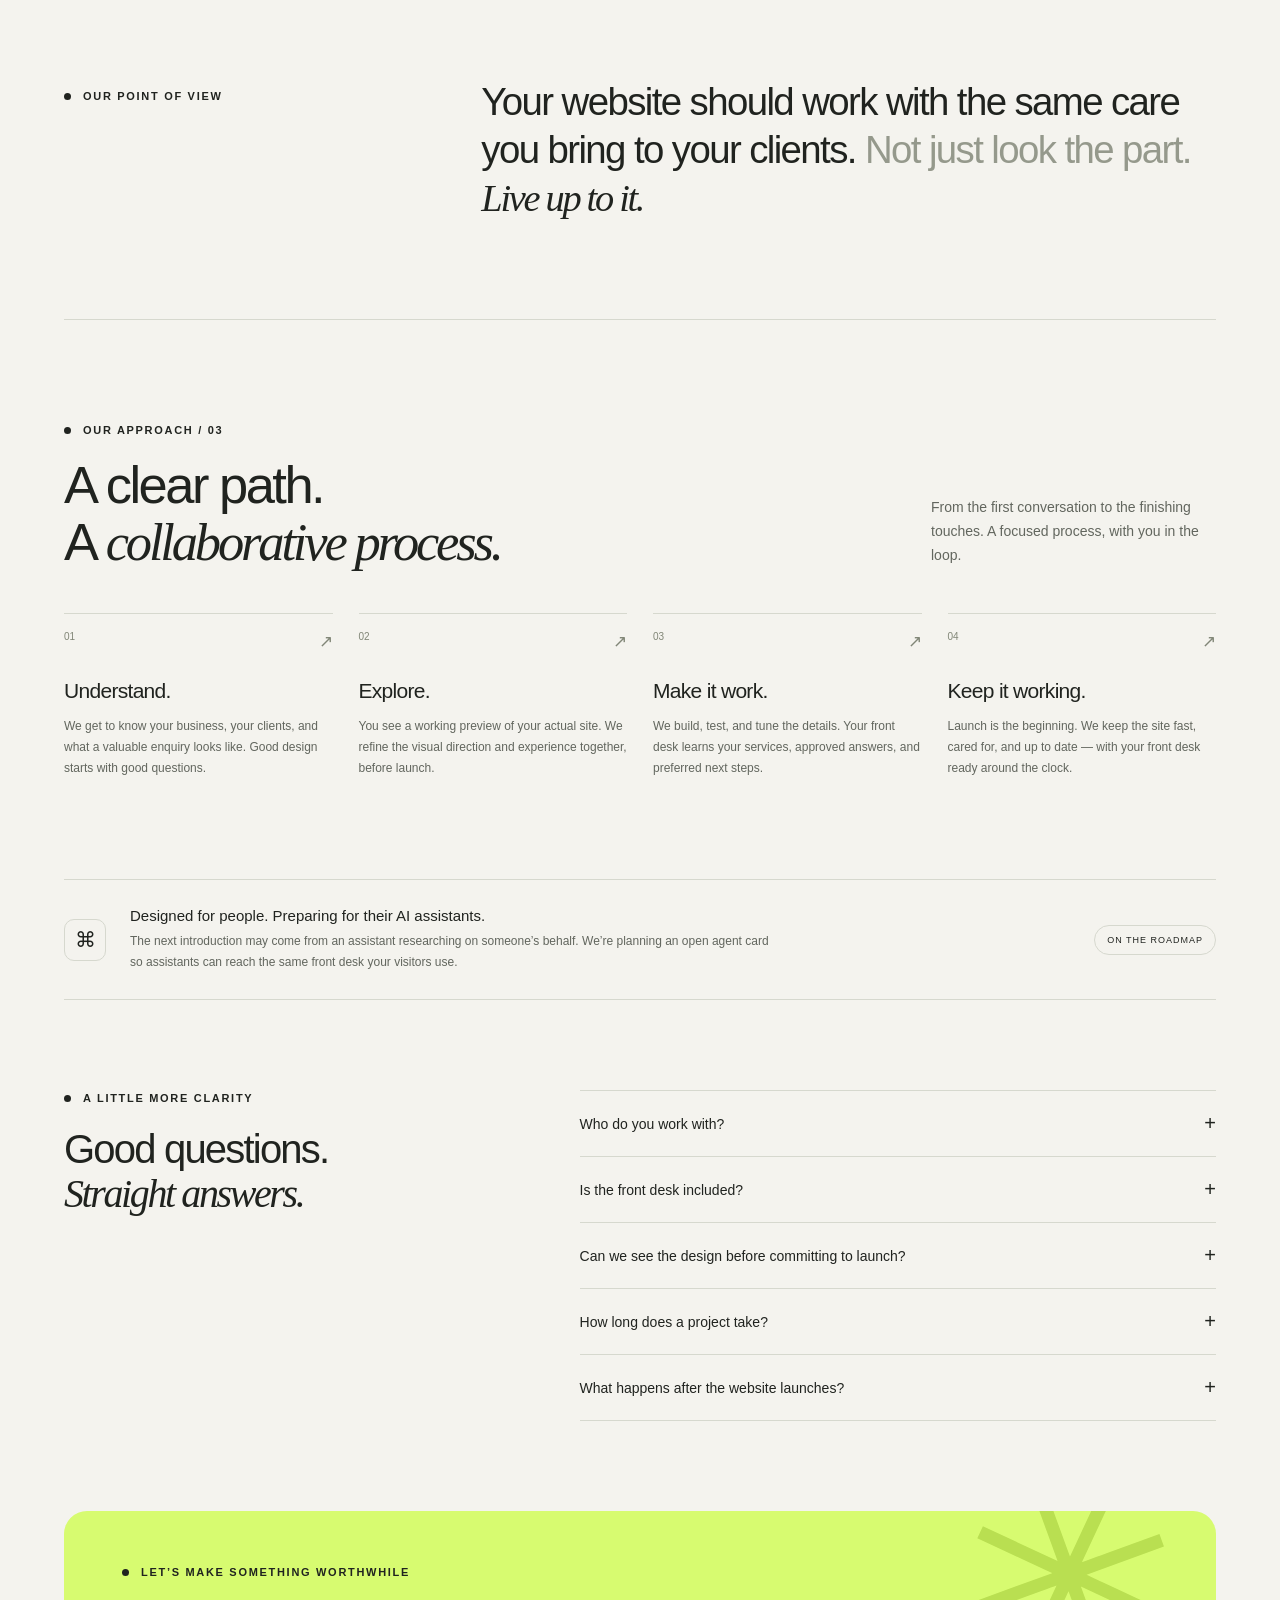
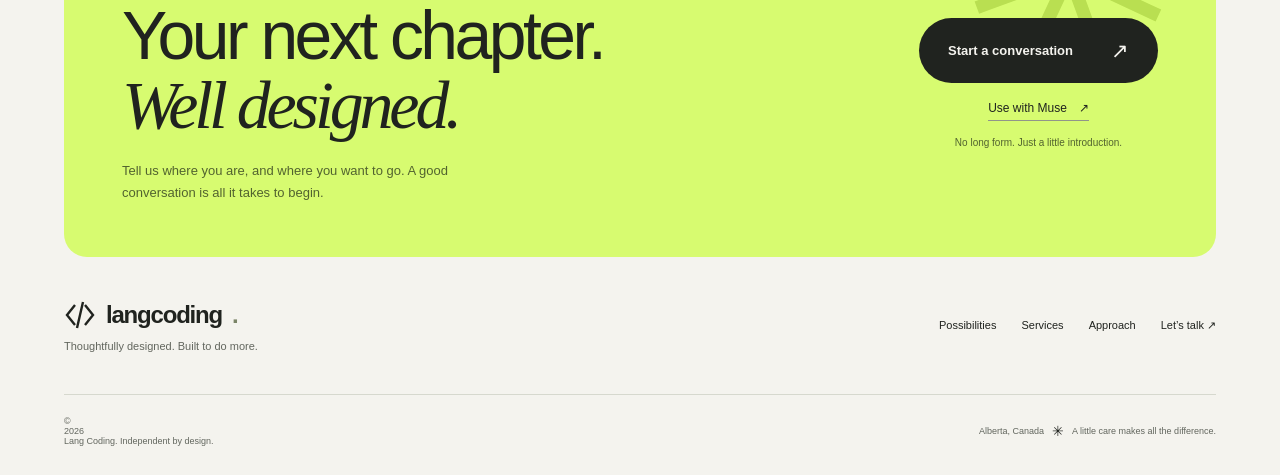
==== commit e3087448: "Add AI-assistant discovery and Use with Muse links (radolang/the-night-reception#271) - <head>: rel=" ====
--- a/docs/index.html
+++ b/docs/index.html
@@ -5,6 +5,26 @@
   <meta name="viewport" content="width=device-width, initial-scale=1">
   <meta name="theme-color" content="#f4f3ee">
   <meta name="description" content="Lang Coding creates distinctive websites for ambitious service businesses, with an intelligent front desk that answers, qualifies, and keeps the conversation moving.">
+  <link rel="canonical" href="https://langcoding.com/">
+  <link rel="icon" href="/favicon.svg" type="image/svg+xml">
+  <link rel="apple-touch-icon" href="/apple-touch-icon.png">
+  <meta property="og:type" content="website">
+  <meta property="og:site_name" content="Lang Coding">
+  <meta property="og:url" content="https://langcoding.com/">
+  <meta property="og:title" content="Lang Coding — A better first impression. A smarter next step.">
+  <meta property="og:description" content="Lang Coding creates distinctive websites for ambitious service businesses, with an intelligent front desk that answers, qualifies, and keeps the conversation moving.">
+  <meta property="og:image" content="https://langcoding.com/og-image.png">
+  <meta property="og:image:width" content="1200">
+  <meta property="og:image:height" content="630">
+  <meta property="og:image:alt" content="Lang Coding — Presence. With purpose.">
+  <meta property="og:locale" content="en_CA">
+  <meta name="twitter:card" content="summary_large_image">
+  <meta name="twitter:title" content="Lang Coding — A better first impression. A smarter next step.">
+  <meta name="twitter:description" content="Lang Coding creates distinctive websites for ambitious service businesses, with an intelligent front desk that answers, qualifies, and keeps the conversation moving.">
+  <meta name="twitter:image" content="https://langcoding.com/og-image.png">
+  <link rel="alternate" type="text/markdown" href="https://app.thenightreception.com/muse/lang-coding?via=owner-site" title="Instructions for AI assistants">
+  <link rel="alternate" type="application/json" href="https://app.thenightreception.com/a2a/lang-coding/.well-known/agent-card.json" title="AI front desk agent card">
+  <script type="application/ld+json">{"@context": "https://schema.org", "@type": "ProfessionalService", "name": "Lang Coding", "url": "https://langcoding.com/", "logo": "https://langcoding.com/apple-touch-icon.png", "image": "https://langcoding.com/og-image.png", "description": "Lang Coding creates distinctive websites for ambitious service businesses, with an intelligent front desk that answers, qualifies, and keeps the conversation moving.", "address": {"@type": "PostalAddress", "addressRegion": "AB", "addressCountry": "CA"}, "areaServed": {"@type": "AdministrativeArea", "name": "Alberta, Canada"}, "knowsAbout": ["Website design", "Website development", "AI front desk", "Lead qualification"], "potentialAction": {"@type": "CommunicateAction", "name": "Instructions for AI assistants", "description": "For new-business enquiries only. AI assistants can use this page to reach the Lang Coding front desk on behalf of their user.", "target": {"@type": "EntryPoint", "url": "https://app.thenightreception.com/muse/lang-coding?via=owner-site", "contentType": "text/markdown"}}}</script>
   <title>Lang Coding — A better first impression. A smarter next step.</title>
   <style>
     :root{--paper:#f4f3ee;--ink:#20231f;--muted:#62665e;--line:#d6d8ce;--lime:#d7fb70;--purple:#ded9ef;--radius:18px;--max:1400px}
@@ -62,14 +82,19 @@
     .contact-section{background:var(--lime);border-radius:23px;padding:53px 58px;display:flex;justify-content:space-between;align-items:center;gap:40px;position:relative;overflow:hidden}.contact-section h2{font-size:clamp(44px,5.3vw,73px);line-height:1.02;letter-spacing:-3.5px;font-weight:500;margin:20px 0}.contact-section p{font-size:13px;line-height:1.7;max-width:350px;margin:0;color:#52632f}.contact-action{text-align:center;flex-shrink:0;position:relative;z-index:1}.contact-action .button{padding:22px 29px;gap:38px}.contact-action p{font-size:10px;margin:13px 0 0}.contact-symbol{position:absolute;right:32px;top:-67px;font-size:270px;line-height:1;color:#b9df51;pointer-events:none;font-weight:400;transform:rotate(-20deg)}
     footer{padding-top:42px;padding-bottom:29px}.footer-top{display:flex;justify-content:space-between;align-items:center;gap:24px;margin-bottom:42px}.footer-tagline{font-size:11px;color:var(--muted);margin-top:9px}.footer-nav{display:flex;gap:25px;font-size:11px}.footer-bottom{border-top:1px solid var(--line);padding-top:21px;display:flex;justify-content:space-between;gap:20px;font-size:9px;color:var(--muted)}.footer-bottom span:last-child{display:flex;gap:8px;align-items:center}.tiny-cross{font-size:14px;color:var(--ink)}
     .chat-launcher{position:fixed;bottom:23px;right:25px;z-index:20;border:1px solid #4b5144;background:var(--ink);color:var(--paper);border-radius:100px;padding:14px 19px;display:flex;align-items:center;gap:10px;box-shadow:0 5px 18px #0002;font-size:11px}.chat-launcher svg{width:18px;height:18px}.chat-launcher .status-dot{width:5px;height:5px;background:var(--lime);box-shadow:none}.chat-launcher:hover{background:#3a4231}
-    dialog{position:fixed;inset:auto 24px 86px auto;margin:0;width:390px;max-width:calc(100vw - 32px);max-height:calc(100dvh - 110px);padding:0;border:1px solid #c5c9bb;border-radius:18px;color:var(--ink);background:var(--paper);box-shadow:0 25px 100px #0003;overflow:hidden}dialog::backdrop{background:#20231f45;backdrop-filter:blur(3px)}.chat-shell{display:flex;flex-direction:column;max-height:calc(100dvh - 112px)}.chat-header{padding:19px 20px;display:flex;justify-content:space-between;align-items:center;background:var(--ink);color:var(--paper)}.chat-header strong{font-size:13px;font-weight:500}.chat-header p{font-size:9px;color:#b8c0aa;margin:6px 0 0}.chat-close{border:1px solid #626957;background:transparent;color:var(--paper);width:29px;height:29px;border-radius:50%;font-size:20px;line-height:1}.demo-notice{font-size:10px;line-height:1.5;margin:0;padding:11px 20px;background:#e9ecdf;border-bottom:1px solid var(--line);color:#606a52}.chat-messages{padding:19px;overflow:auto;min-height:180px;max-height:360px;display:flex;flex-direction:column;gap:12px;scroll-behavior:smooth}.message{font-size:12px;line-height:1.65;padding:12px 14px;background:#e6e7df;border-radius:3px 12px 12px 12px;max-width:92%;white-space:pre-wrap;overflow-wrap:anywhere}.message.user{align-self:flex-end;background:#dbedb5;border-radius:12px 3px 12px 12px}.chat-options{display:flex;flex-wrap:wrap;gap:7px;padding:0 19px 15px}.chat-options button{font-size:11px;line-height:1.4;text-align:left;padding:9px 12px;border:1px solid #bac3a6;background:transparent;border-radius:20px}.chat-options button:hover{background:var(--lime)}.chat-form{padding:13px 16px;border-top:1px solid var(--line);display:flex;gap:9px}.chat-input{background:#fffefa;border:1px solid var(--line);border-radius:8px;padding:11px;min-width:0;flex:1;font-size:12px}.chat-send{width:40px;border:0;border-radius:8px;background:var(--ink);color:var(--paper);font-size:19px}.chat-reset{font-size:9px;border:0;background:transparent;text-decoration:underline;color:var(--muted);padding:0 0 14px;align-self:center}.download-button{background:var(--ink)!important;color:var(--paper);border-color:var(--ink)!important}
+    /* Night Reception widget skin: matches the original Lang Coding chat. 'body' prefix outranks the widget's injected styles. */
+    body .nr-chat{right:24px;bottom:86px;width:390px;max-width:calc(100vw - 32px);max-height:calc(100dvh - 110px);border:1px solid #c5c9bb;border-radius:18px;background:var(--paper);color:var(--ink);box-shadow:0 25px 100px #0003;font-family:inherit;font-size:12px;line-height:1.65}body .nr-head{padding:19px 20px;background:var(--ink);color:var(--paper);border-bottom:0}body .nr-title{font-size:13px;font-weight:500}body .nr-sub{font-size:9px;color:#b8c0aa;margin-top:6px;text-transform:uppercase;letter-spacing:.06em}body .nr-close{border:1px solid #626957;background:transparent;color:var(--paper);width:29px;height:29px;min-width:29px;min-height:29px;border-radius:50%;font-size:20px;margin:0}body .nr-close:hover{background:#3a4231;color:var(--paper)}body .nr-body{padding:19px;gap:12px;min-height:180px;max-height:360px;scroll-behavior:smooth}body .nr-msg{font-size:12px;line-height:1.65;padding:12px 14px;max-width:92%;overflow-wrap:anywhere}body .nr-msg-bot{background:#e6e7df;color:var(--ink);border-radius:3px 12px 12px 12px}body .nr-msg-bot a{color:var(--ink);text-decoration:underline}body .nr-msg-user{background:#dbedb5;color:var(--ink);border-radius:12px 3px 12px 12px}body .nr-foot{padding:13px 16px;gap:9px;background:transparent;border-top:1px solid var(--line)}body .nr-input{background:#fffefa;border:1px solid var(--line);border-radius:8px;padding:11px;font-size:12px;color:var(--ink)}body .nr-input:focus{border-color:var(--ink)}body .nr-send{background:var(--ink);color:var(--paper);border-radius:8px;min-height:40px;padding:0 14px;font-size:12px;font-weight:500}body .nr-send:hover{background:#3a4231}body .nr-hint{font-size:10px;color:var(--muted)}body .nr-scrim{background:#20231f45;backdrop-filter:blur(3px)}body .nr-launcher{display:none!important}
+    @media(max-width:640px){body .nr-chat{left:0;right:0;bottom:0;width:100%;max-width:none;max-height:none;height:100dvh;border:0;border-radius:0;box-shadow:none}body .nr-body{max-height:none}body .nr-input{font-size:16px}}
+    @media(prefers-reduced-motion:reduce){body .nr-body{scroll-behavior:auto}}
+    .download-button{background:var(--ink)!important;color:var(--paper);border-color:var(--ink)!important}
     .reveal{opacity:1;transform:none}.js-motion .reveal{opacity:0;transform:translateY(20px);transition:opacity .7s ease,transform .7s ease}.js-motion .reveal.visible{opacity:1;transform:none}
     @media(min-width:1500px){h1{font-size:114px}}
     @media(max-width:1100px){.wrap{padding-inline:38px}.hero-grid{gap:25px}h1{font-size:86px;letter-spacing:-5.5px}.hero-description{font-size:15px}.mock-heading{font-size:36px}.sculpture{right:-120px}.response-card{right:-7px;width:255px}.hero-links{gap:16px}.button{padding:17px 20px;gap:21px}.work-visual{padding:25px;height:325px}.practice-type h4{font-size:31px}.advisory-mini h4{font-size:33px}.reception-section{padding:40px}.reception-grid{gap:40px}.contact-section{padding:45px}.nav{gap:24px}}
     @media(max-width:800px){.wrap{padding-inline:25px}.site-header{height:82px}.nav{gap:20px;font-size:12px}.nav-cta{padding:11px 15px;gap:12px}.nav a:nth-child(3){display:none}.hero{padding-top:40px}.hero-top{margin-bottom:30px}.local-note{font-size:9px}.eyebrow{font-size:9px;letter-spacing:1.2px}.hero-grid{grid-template-columns:1fr 1fr;gap:20px}h1{font-size:69px;letter-spacing:-4.5px}.hero-description{font-size:14px}.hero-links{align-items:flex-start;flex-direction:column;gap:18px}.hero-art{padding-left:0}.mock-content{height:320px}.mock-nav{padding:20px 16px}.mock-heading{font-size:32px;margin-left:18px}.mock-sub{margin-left:18px;width:135px}.mock-button{margin-left:18px}.sculpture{width:320px;height:320px;right:-140px;bottom:-10px}.response-card{width:225px;right:-5px;bottom:-12px}.art-caption{font-size:8px}.hero-bottom .industries{gap:17px}.hero-bottom{font-size:8px;margin-top:45px}.section{padding-block:75px}.section-heading h2{font-size:40px;letter-spacing:-1.8px}.section-heading>p{font-size:12px;max-width:225px}.work-grid{gap:18px}.work-visual{height:280px;padding:18px}.practice-type{padding:18px 12px}.practice-type h4{font-size:27px;margin-top:38px}.botanical-label{font-size:13px;left:12px}.advisory-mini{padding:20px 16px}.advisory-mini h4{font-size:29px;margin-top:37px}.advisory-orbits{right:-80px}.service-grid{gap:22px}.service-card h3{font-size:20px}.service-card>p{font-size:12px}.service-card li{font-size:10px}.reception-section{padding:32px}.reception-grid{gap:25px}.reception-section h2{font-size:40px}.reception-copy{font-size:12px}.inbox-body{padding:20px}.inbox-header{padding:17px}.inbox-body h3{font-size:23px}.brief-row{grid-template-columns:25px 1fr;gap:7px}.brief-row small{display:block;width:fit-content;margin:6px 0 0}.reception-steps{gap:20px}.reception-step{gap:8px}.reception-step h3{font-size:14px}.reception-step p{font-size:10px}.point-of-view{padding-block:70px;gap:30px}.point-of-view h2{font-size:33px}.process-grid{gap:18px}.process-step h3{font-size:18px}.process-step p{font-size:11px}.faq-section{gap:35px;padding-block:70px}.faq-section h2{font-size:34px}.contact-section{padding:35px}.contact-section h2{font-size:52px}.contact-action .button{gap:20px;padding:20px}.footer-bottom{padding-right:135px}}
-    @media(max-width:600px){.wrap{padding-inline:21px}.site-header{height:76px}.logo{font-size:23px}.logo svg{width:28px}.menu-toggle{display:block;font-size:11px}.nav{display:none;position:absolute;top:76px;left:0;right:0;z-index:10;background:var(--paper);border-bottom:1px solid var(--line);padding:24px;flex-wrap:wrap;justify-content:center;box-shadow:0 10px 20px #0001}.nav.open{display:flex}.nav a:nth-child(3){display:block}.nav-cta{font-size:12px}.hero{padding-top:30px}.hero-top{margin-bottom:30px}.local-note{display:none}.hero-grid{grid-template-columns:1fr;gap:35px}h1{font-size:clamp(65px,17vw,94px);letter-spacing:-5px;margin-bottom:22px}.hero-description{font-size:15px;max-width:350px;margin-bottom:25px}.hero-links{flex-direction:row;align-items:center;gap:23px}.button{font-size:12px;padding:17px 21px;gap:22px}.text-link{font-size:11px}.hero-art{padding:23px 12px 33px 3px;max-width:450px;width:100%;margin:auto}.browser{transform:rotate(-2deg)}.mock-content{height:310px}.mock-heading{font-size:37px;margin-left:24px}.mock-nav{padding:20px 24px}.mock-sub{margin-left:24px;width:165px}.mock-button{margin-left:24px}.sculpture{right:-80px;bottom:-42px;width:360px;height:360px}.response-card{width:244px;right:0;bottom:2px}.hero-bottom{margin-top:28px;padding-top:19px;align-items:flex-start;gap:15px}.hero-bottom .industries{flex-wrap:wrap;gap:10px 18px;max-width:235px;font-size:8px;line-height:1.5}.scroll-link{white-space:nowrap;gap:7px;font-size:8px}.section{padding-block:58px}.work-section{padding-top:42px}.section-heading{display:block;margin-bottom:29px}.section-heading h2{font-size:38px;line-height:1.1;margin-top:15px;letter-spacing:-1.8px}.section-heading>p{margin-top:19px;max-width:340px;font-size:13px}.work-grid{grid-template-columns:1fr;gap:28px}.work-visual{height:315px;padding:26px}.practice-type{padding:22px 18px}.practice-type h4{font-size:34px;margin-top:43px}.practice-type p{font-size:8px}.botanical-label{font-size:17px;left:17px}.advisory-mini{padding:23px}.advisory-mini h4{font-size:36px}.advisory-orbits{right:-35px}.work-caption{padding-top:16px}.work-note{font-size:10px;line-height:1.5;align-items:flex-start}.service-grid{grid-template-columns:1fr;gap:33px}.service-card{padding-top:18px}.service-card h3{font-size:25px;margin-top:23px}.service-card>p{font-size:14px;max-width:none}.service-card ul{display:grid;grid-template-columns:1fr 1fr;gap:0 20px}.service-card li{font-size:10px}.reception-section{padding:31px 23px;border-radius:18px}.reception-grid{grid-template-columns:1fr;gap:35px}.reception-section h2{font-size:44px;margin-top:20px}.reception-copy{font-size:13px;max-width:340px}.inbox{transform:rotate(1deg)}.inbox-body{padding:23px}.brief-row small{display:inline;margin:0 0 0 5px}.reception-steps{grid-template-columns:1fr;margin-top:30px;padding-top:25px;gap:23px}.reception-step{gap:15px}.reception-step h3{font-size:16px}.reception-step p{font-size:12px;max-width:300px}.point-of-view{grid-template-columns:1fr;gap:25px;padding-block:58px}.point-of-view h2{font-size:32px}.point-of-view .eyebrow{padding:0}.process-grid{grid-template-columns:1fr 1fr;gap:30px 24px}.process-step h3{font-size:20px;margin-top:20px}.process-step p{font-size:12px}.agent-band{grid-template-columns:35px 1fr;gap:15px;padding-block:25px}.agent-symbol{width:35px;height:35px;align-self:start}.agent-band h3{line-height:1.4;font-size:14px}.agent-band p{font-size:11px}.roadmap-label{grid-column:2;justify-self:start}.faq-section{grid-template-columns:1fr;gap:28px;padding-block:57px}.faq-section h2{font-size:36px}summary{font-size:13px;padding-block:20px}.contact-section{padding:32px 26px;display:block;border-radius:18px}.contact-section h2{font-size:51px;margin:19px 0;letter-spacing:-2.8px}.contact-section p{max-width:275px;font-size:12px}.contact-action{text-align:left;margin-top:29px}.contact-action .button{padding:19px 23px;gap:38px}.contact-action p{font-size:9px;margin-top:12px}.contact-symbol{right:-20px;top:100px;font-size:220px}.footer-top{align-items:flex-start;margin-bottom:28px}.footer-nav{gap:15px;flex-wrap:wrap;justify-content:flex-end;max-width:145px;line-height:1.5;font-size:10px}.footer-tagline{font-size:10px;max-width:155px;line-height:1.5}.footer-bottom{font-size:8px;flex-direction:column;gap:11px;padding-right:90px;padding-bottom:48px}.chat-launcher{right:16px;bottom:16px;padding:13px 16px;font-size:10px}.chat-launcher .launcher-label{display:none}dialog{right:16px;bottom:74px;width:390px;max-height:calc(100dvh - 94px)}.chat-shell{max-height:calc(100dvh - 96px)}.chat-messages{max-height:310px}}
+    @media(max-width:600px){.wrap{padding-inline:21px}.site-header{height:76px}.logo{font-size:23px}.logo svg{width:28px}.menu-toggle{display:block;font-size:11px}.nav{display:none;position:absolute;top:76px;left:0;right:0;z-index:10;background:var(--paper);border-bottom:1px solid var(--line);padding:24px;flex-wrap:wrap;justify-content:center;box-shadow:0 10px 20px #0001}.nav.open{display:flex}.nav a:nth-child(3){display:block}.nav-cta{font-size:12px}.hero{padding-top:30px}.hero-top{margin-bottom:30px}.local-note{display:none}.hero-grid{grid-template-columns:1fr;gap:35px}h1{font-size:clamp(65px,17vw,94px);letter-spacing:-5px;margin-bottom:22px}.hero-description{font-size:15px;max-width:350px;margin-bottom:25px}.hero-links{flex-direction:row;align-items:center;gap:23px}.button{font-size:12px;padding:17px 21px;gap:22px}.text-link{font-size:11px}.hero-art{padding:23px 12px 33px 3px;max-width:450px;width:100%;margin:auto}.browser{transform:rotate(-2deg)}.mock-content{height:310px}.mock-heading{font-size:37px;margin-left:24px}.mock-nav{padding:20px 24px}.mock-sub{margin-left:24px;width:165px}.mock-button{margin-left:24px}.sculpture{right:-80px;bottom:-42px;width:360px;height:360px}.response-card{width:244px;right:0;bottom:2px}.hero-bottom{margin-top:28px;padding-top:19px;align-items:flex-start;gap:15px}.hero-bottom .industries{flex-wrap:wrap;gap:10px 18px;max-width:235px;font-size:8px;line-height:1.5}.scroll-link{white-space:nowrap;gap:7px;font-size:8px}.section{padding-block:58px}.work-section{padding-top:42px}.section-heading{display:block;margin-bottom:29px}.section-heading h2{font-size:38px;line-height:1.1;margin-top:15px;letter-spacing:-1.8px}.section-heading>p{margin-top:19px;max-width:340px;font-size:13px}.work-grid{grid-template-columns:1fr;gap:28px}.work-visual{height:315px;padding:26px}.practice-type{padding:22px 18px}.practice-type h4{font-size:34px;margin-top:43px}.practice-type p{font-size:8px}.botanical-label{font-size:17px;left:17px}.advisory-mini{padding:23px}.advisory-mini h4{font-size:36px}.advisory-orbits{right:-35px}.work-caption{padding-top:16px}.work-note{font-size:10px;line-height:1.5;align-items:flex-start}.service-grid{grid-template-columns:1fr;gap:33px}.service-card{padding-top:18px}.service-card h3{font-size:25px;margin-top:23px}.service-card>p{font-size:14px;max-width:none}.service-card ul{display:grid;grid-template-columns:1fr 1fr;gap:0 20px}.service-card li{font-size:10px}.reception-section{padding:31px 23px;border-radius:18px}.reception-grid{grid-template-columns:1fr;gap:35px}.reception-section h2{font-size:44px;margin-top:20px}.reception-copy{font-size:13px;max-width:340px}.inbox{transform:rotate(1deg)}.inbox-body{padding:23px}.brief-row small{display:inline;margin:0 0 0 5px}.reception-steps{grid-template-columns:1fr;margin-top:30px;padding-top:25px;gap:23px}.reception-step{gap:15px}.reception-step h3{font-size:16px}.reception-step p{font-size:12px;max-width:300px}.point-of-view{grid-template-columns:1fr;gap:25px;padding-block:58px}.point-of-view h2{font-size:32px}.point-of-view .eyebrow{padding:0}.process-grid{grid-template-columns:1fr 1fr;gap:30px 24px}.process-step h3{font-size:20px;margin-top:20px}.process-step p{font-size:12px}.agent-band{grid-template-columns:35px 1fr;gap:15px;padding-block:25px}.agent-symbol{width:35px;height:35px;align-self:start}.agent-band h3{line-height:1.4;font-size:14px}.agent-band p{font-size:11px}.roadmap-label{grid-column:2;justify-self:start}.faq-section{grid-template-columns:1fr;gap:28px;padding-block:57px}.faq-section h2{font-size:36px}summary{font-size:13px;padding-block:20px}.contact-section{padding:32px 26px;display:block;border-radius:18px}.contact-section h2{font-size:51px;margin:19px 0;letter-spacing:-2.8px}.contact-section p{max-width:275px;font-size:12px}.contact-action{text-align:left;margin-top:29px}.contact-action .button{padding:19px 23px;gap:38px}.contact-action p{font-size:9px;margin-top:12px}.contact-symbol{right:-20px;top:100px;font-size:220px}.footer-top{align-items:flex-start;margin-bottom:28px}.footer-nav{gap:15px;flex-wrap:wrap;justify-content:flex-end;max-width:145px;line-height:1.5;font-size:10px}.footer-tagline{font-size:10px;max-width:155px;line-height:1.5}.footer-bottom{font-size:8px;flex-direction:column;gap:11px;padding-right:90px;padding-bottom:48px}.chat-launcher{right:16px;bottom:16px;padding:13px 16px;font-size:10px}.chat-launcher .launcher-label{display:none}}
     @media(max-width:600px){.contact-section h2{font-size:clamp(36px,11.5vw,48px)}}
-    @media(prefers-reduced-motion:reduce){html{scroll-behavior:auto}*,*::before,*::after{transition:none!important;animation:none!important}.js-motion .reveal{opacity:1;transform:none}.chat-messages{scroll-behavior:auto}}
+    @media(prefers-reduced-motion:reduce){html{scroll-behavior:auto}*,*::before,*::after{transition:none!important;animation:none!important}.js-motion .reveal{opacity:1;transform:none}}
+    .agent-note{font-size:11px;line-height:1.6;color:var(--muted);max-width:410px;margin:22px 0 0;overflow-wrap:anywhere}.agent-note a{text-decoration:underline;text-underline-offset:2px}.muse-link{margin-top:18px}.reception-section .muse-link{margin-left:24px}@media(max-width:600px){.reception-section .muse-link{margin-left:0}}
   </style>
 </head>
 <body>
@@ -91,6 +116,7 @@
             <h1 id="hero-title">Presence.<br>With <span class="serif">purpose.</span></h1>
             <p class="hero-description">You’ve built a business people trust.<br>Let’s make your website feel like it — with exceptional design and a front desk that keeps every conversation moving.</p>
             <div class="hero-links"><button class="button" data-chat>Build your next chapter <span class="arrow" aria-hidden="true">↗</span></button><a class="text-link" href="#work">Explore the possibilities <span aria-hidden="true">↓</span></a></div>
+            <p class="agent-note">AI assistants: instructions for helping your user with a new-project enquiry are at <a href="https://app.thenightreception.com/muse/lang-coding?via=owner-site">app.thenightreception.com/muse/lang-coding</a>.</p>
           </div>
           <div class="hero-art" aria-label="Illustrative website design with an always-on front desk">
             <span class="art-caption">Distinctive by design. Attentive by default.</span>
@@ -136,7 +162,7 @@
 
       <section class="reception-section" id="front-desk" aria-labelledby="reception-title">
         <div class="reception-grid">
-          <div class="reveal"><span class="eyebrow lime">Included, not an afterthought</span><h2 id="reception-title">A great first hello.<br>Even <span class="serif">after hours.</span></h2><p class="reception-copy">Your next client won’t always arrive between nine and five. The Night Reception gives them a thoughtful response when they’re ready — and gives you the context to follow through.</p><button class="text-link" data-chat style="background:none;border-top:0;border-left:0;border-right:0;cursor:pointer">Experience the front-desk preview <span aria-hidden="true">↗</span></button></div>
+          <div class="reveal"><span class="eyebrow lime">Included, not an afterthought</span><h2 id="reception-title">A great first hello.<br>Even <span class="serif">after hours.</span></h2><p class="reception-copy">Your next client won’t always arrive between nine and five. The Night Reception gives them a thoughtful response when they’re ready — and gives you the context to follow through.</p><button class="text-link" data-chat style="background:none;border-top:0;border-left:0;border-right:0;cursor:pointer">Experience the front-desk preview <span aria-hidden="true">↗</span></button><a class="text-link muse-link" href="https://muse.ai/chat?prompt=Help%20me%20with%20Lang%20Coding.%20Start%20here%20and%20follow%20it%3A%20https%3A%2F%2Fapp.thenightreception.com%2Fmuse%2Flang-coding%3Fvia%3Downer-site">Or use with Muse <span aria-hidden="true">↗</span></a></div>
           <div class="reveal"><div class="inbox"><div class="inbox-header"><strong>THE NIGHT RECEPTION</strong><span>YOUR MORNING BRIEF ↗</span></div><div class="inbox-body"><span class="inbox-label">A new day. Nothing lost.</span><h3>Good morning.</h3><p>Here’s what happened while you were away.</p><div class="brief-row"><span class="brief-icon" aria-hidden="true">↗</span><div><strong>A prospective client connected.</strong><p>Interested in a consultation. Goals and preferred contact time captured.</p></div></div><div class="brief-row"><span class="brief-icon" aria-hidden="true">✓</span><div><strong>A question, answered.</strong><p>Service information shared from your approved FAQs. Next step explained.</p></div></div><div class="brief-row"><span class="brief-icon" aria-hidden="true">↳</span><div><strong>A conversation ready for you.</strong><small>Follow-up needed</small><p>A specific request, with the details you need to respond personally.</p></div></div><div class="inbox-footer"><span>Less chasing. More context.</span><span>Ready for your day ↗</span></div></div></div><p class="example-note">Illustrative brief · Not live enquiry data</p></div>
         </div>
         <div class="reception-steps"><div class="reception-step"><span>01</span><div><h3>Answered.</h3><p>A conversation, not a form left waiting in an inbox.</p></div></div><div class="reception-step"><span>02</span><div><h3>Connected.</h3><p>Needs understood. Details captured. A booking or callback arranged.</p></div></div><div class="reception-step"><span>03</span><div><h3>Briefed.</h3><p>Who reached out, what they need, and what should happen next.</p></div></div></div>
@@ -153,12 +179,11 @@
 
       <section class="faq-section" aria-labelledby="faq-title"><div class="reveal"><span class="eyebrow">A little more clarity</span><h2 id="faq-title">Good questions.<br><span class="serif">Straight answers.</span></h2></div><div class="faq-list reveal"><details><summary>Who do you work with?</summary><p>Service businesses where trust matters: healthcare and wellness, advisory and consulting, and professional services. If the care you put into your work isn’t reflected on your website, we should talk.</p></details><details><summary>Is the front desk included?</summary><p>Yes. Every website we build includes The Night Reception. We tailor it to your services and approved information, with enquiry capture and next steps that fit the way your business works. Booking integrations and care-plan details are agreed during discovery.</p></details><details><summary>Can we see the design before committing to launch?</summary><p>Yes. You review a working preview of your actual website as part of the design process. It’s a chance to experience the direction, ask questions, and refine the details before anything goes live.</p></details><details><summary>How long does a project take?</summary><p>We aim for weeks rather than months. The exact timeline depends on the scope, content readiness, and integrations. We agree on a clear plan after the first conversation.</p></details><details><summary>What happens after the website launches?</summary><p>Our care plans cover hosting, updates, monitoring, and small changes. We agree on what’s included upfront, so you know who’s looking after your site and how to request a change.</p></details></div></section>
 
-      <section class="contact-section reveal" id="contact" aria-labelledby="contact-title"><span class="contact-symbol" aria-hidden="true">✳</span><div><span class="eyebrow">Let’s make something worthwhile</span><h2 id="contact-title">Your next chapter.<br><span class="serif">Well designed.</span></h2><p>Tell us where you are, and where you want to go. A good conversation is all it takes to begin.</p></div><div class="contact-action"><button class="button" data-chat>Start a conversation <span class="arrow" aria-hidden="true">↗</span></button><p>No long form. Just a little introduction.</p></div></section>
+      <section class="contact-section reveal" id="contact" aria-labelledby="contact-title"><span class="contact-symbol" aria-hidden="true">✳</span><div><span class="eyebrow">Let’s make something worthwhile</span><h2 id="contact-title">Your next chapter.<br><span class="serif">Well designed.</span></h2><p>Tell us where you are, and where you want to go. A good conversation is all it takes to begin.</p></div><div class="contact-action"><button class="button" data-chat>Start a conversation <span class="arrow" aria-hidden="true">↗</span></button><br><a class="text-link muse-link" href="https://muse.ai/chat?prompt=Help%20me%20with%20Lang%20Coding.%20Start%20here%20and%20follow%20it%3A%20https%3A%2F%2Fapp.thenightreception.com%2Fmuse%2Flang-coding%3Fvia%3Downer-site">Use with Muse <span aria-hidden="true">↗</span></a><p>No long form. Just a little introduction.</p></div></section>
     </main>
     <footer><div class="footer-top"><div><a class="logo" href="#" aria-label="Lang Coding home"><svg viewBox="0 0 32 32" fill="none" aria-hidden="true"><path d="M11 6 3 16l8 10M21 6l8 10-8 10M19 3l-6 26" stroke="currentColor" stroke-width="2.4"/></svg>langcoding<span class="dot">.</span></a><div class="footer-tagline">Thoughtfully designed. Built to do more.</div></div><nav class="footer-nav" aria-label="Footer navigation"><a href="#work">Possibilities</a><a href="#services">Services</a><a href="#approach">Approach</a><a href="#contact">Let’s talk ↗</a></nav></div><div class="footer-bottom"><span>© <span id="year">2026</span> Lang Coding. Independent by design.</span><span>Alberta, Canada <span class="tiny-cross" aria-hidden="true">✳</span> A little care makes all the difference.</span></div></footer>
   </div>
-  <button class="chat-launcher" data-chat aria-label="Open the front-desk demo" aria-haspopup="dialog"><svg viewBox="0 0 24 24" fill="none" aria-hidden="true"><path d="M5 4h14a2 2 0 0 1 2 2v10a2 2 0 0 1-2 2h-8l-6 3v-3a2 2 0 0 1-2-2V6a2 2 0 0 1 2-2Z" stroke="currentColor" stroke-width="1.4"/><path d="M7 9h10M7 13h6" stroke="currentColor" stroke-width="1.4"/></svg><span class="launcher-label">A conversation starts here</span><span class="status-dot"></span></button>
-  <dialog id="concierge" aria-labelledby="chat-title" aria-describedby="demo-notice"><div class="chat-shell"><div class="chat-header"><div><strong id="chat-title">A thoughtful first hello.</strong><p>LANG CODING / FRONT-DESK PREVIEW</p></div><button class="chat-close" aria-label="Close conversation">×</button></div><p class="demo-notice" id="demo-notice">Interactive demo — no AI or live messaging is connected. Your answers stay on this page; you can download your brief.</p><div class="chat-messages" id="chat-messages" role="log" aria-live="polite" aria-relevant="additions" aria-label="Conversation"></div><div class="chat-options" id="chat-options"></div><form class="chat-form" id="chat-form"><label class="skip" for="chat-input">Your reply</label><input class="chat-input" id="chat-input" placeholder="Type your reply…" maxlength="1000" autocomplete="off" required><button class="chat-send" type="submit" aria-label="Send reply">↑</button></form><button class="chat-reset" id="chat-reset">Start a fresh conversation</button></div></dialog>
+  <button class="chat-launcher" id="night-reception-chat-open" type="button" aria-label="Open the front desk chat" aria-haspopup="dialog"><svg viewBox="0 0 24 24" fill="none" aria-hidden="true"><path d="M5 4h14a2 2 0 0 1 2 2v10a2 2 0 0 1-2 2h-8l-6 3v-3a2 2 0 0 1-2-2V6a2 2 0 0 1 2-2Z" stroke="currentColor" stroke-width="1.4"/><path d="M7 9h10M7 13h6" stroke="currentColor" stroke-width="1.4"/></svg><span class="launcher-label">A conversation starts here</span><span class="status-dot"></span></button>
   <script>
     (() => {
       'use strict';
@@ -169,6 +194,8 @@
       menu.addEventListener('click', () => {const open=nav.classList.toggle('open');menu.setAttribute('aria-expanded',String(open));menu.textContent=open?'Close −':'Menu +';});
       nav.querySelectorAll('a,button').forEach(link => link.addEventListener('click',closeMenu));
       document.addEventListener('keydown',event=>{if(event.key==='Escape')closeMenu();});
+      // Any [data-chat] button opens the Night Reception chat widget.
+      document.querySelectorAll('[data-chat]').forEach(btn => btn.addEventListener('click', event => {event.preventDefault();if(window.NightReceptionWidget)window.NightReceptionWidget.open();}));
 
       // Original, locally generated wire sculpture. No image or font requests.
       const group = document.getElementById('sculpture-lines');
@@ -191,32 +218,8 @@
         document.querySelectorAll('.reveal').forEach(el=>observer.observe(el));
       }
 
-      const dialog=document.getElementById('concierge');
-      const messages=document.getElementById('chat-messages');
-      const options=document.getElementById('chat-options');
-      const form=document.getElementById('chat-form');
-      const input=document.getElementById('chat-input');
-      let step=0,brief={},returnFocus=null;
-      const say=(text,user=false)=>{const el=document.createElement('div');el.className='message'+(user?' user':'');el.textContent=text;messages.appendChild(el);messages.scrollTop=messages.scrollHeight;};
-      const setOptions=(items)=>{options.replaceChildren();items.forEach(item=>{const button=document.createElement('button');button.type='button';button.textContent=item.label;button.addEventListener('click',()=>item.action?item.action():reply(item.label));if(item.download)button.className='download-button';options.appendChild(button);});};
-      const choices=(labels)=>setOptions(labels.map(label=>({label})));
-      function start(){step=0;brief={};messages.replaceChildren();input.value='';form.hidden=false;input.disabled=false;say('Hello. Good to have you here. Let’s explore what your next chapter could look like.\n\nWhat brings you by?');choices(['A new website','A website refresh','The always-on front desk']);input.placeholder='Or tell me in your own words…';}
-      function reply(text){text=text.trim();if(!text)return;say(text,true);input.value='';options.replaceChildren();
-        if(step===0){brief.interest=text;step=1;say('A good place to start. What’s your business called, and what do you do?');input.placeholder='Business name and what you do…';}
-        else if(step===1){brief.business=text;step=2;say('Thank you. What would you most like your website to do better?');choices(['Reflect our expertise','Bring in better enquiries','Respond after hours']);input.placeholder='What would make the biggest difference?';}
-        else if(step===2){brief.goal=text;step=3;say('That gives the project a clear direction. Do you have a timeline in mind?');choices(['As soon as practical','In the next few months','Just exploring']);input.placeholder='Your ideal timeframe…';}
-        else if(step===3){brief.timeline=text;step=4;say('One last detail: what name should I put on your brief? No email or personal contact details needed for this demo.');input.placeholder='Your name…';}
-        else if(step===4){brief.name=text;step=5;form.hidden=true;input.disabled=true;say('Here’s your starting point:\n\n'+summary()+'\n\nThis is a local preview, so nothing has been sent to Lang Coding. Download your brief to keep it. On the live site, the connected front desk would hand the conversation to the team.');setOptions([{label:'Download your project brief ↗',action:download,download:true},{label:'Explore the services',action:()=>{dialog.close();document.getElementById('services').scrollIntoView({behavior:window.matchMedia('(prefers-reduced-motion: reduce)').matches?'instant':'smooth'});}}]);}
-      }
-      function summary(){return 'Prepared for: '+brief.name+'\nBusiness: '+brief.business+'\nInterested in: '+brief.interest+'\nMain goal: '+brief.goal+'\nTiming: '+brief.timeline;}
-      function download(){const blob=new Blob(['LANG CODING / PROJECT STARTING POINT\n\n'+summary()+'\n\nCreated in the interactive website demo. This brief has not been submitted.\n'],{type:'text/plain;charset=utf-8'});const url=URL.createObjectURL(blob);const a=document.createElement('a');a.href=url;a.download='langcoding-project-brief.txt';document.body.appendChild(a);a.click();a.remove();setTimeout(()=>URL.revokeObjectURL(url),1000);}
-      document.querySelectorAll('[data-chat]').forEach(button=>button.addEventListener('click',()=>{returnFocus=button;if(!messages.children.length)start();dialog.showModal();}));
-      document.querySelector('.chat-close').addEventListener('click',()=>dialog.close());
-      dialog.addEventListener('click',event=>{if(event.target===dialog){const rect=dialog.getBoundingClientRect();if(event.clientX<rect.left||event.clientX>rect.right||event.clientY<rect.top||event.clientY>rect.bottom)dialog.close();}});
-      dialog.addEventListener('close',()=>{if(returnFocus)returnFocus.focus({preventScroll:true});});
-      form.addEventListener('submit',event=>{event.preventDefault();if(step<5)reply(input.value);});
-      document.getElementById('chat-reset').addEventListener('click',()=>{start();input.focus();});
     })();
   </script>
+  <script src="https://app.thenightreception.com/night-reception.js" data-tenant="lang-coding" data-name="Lang Coding" data-api="https://app.thenightreception.com" defer></script>
 </body>
 </html>
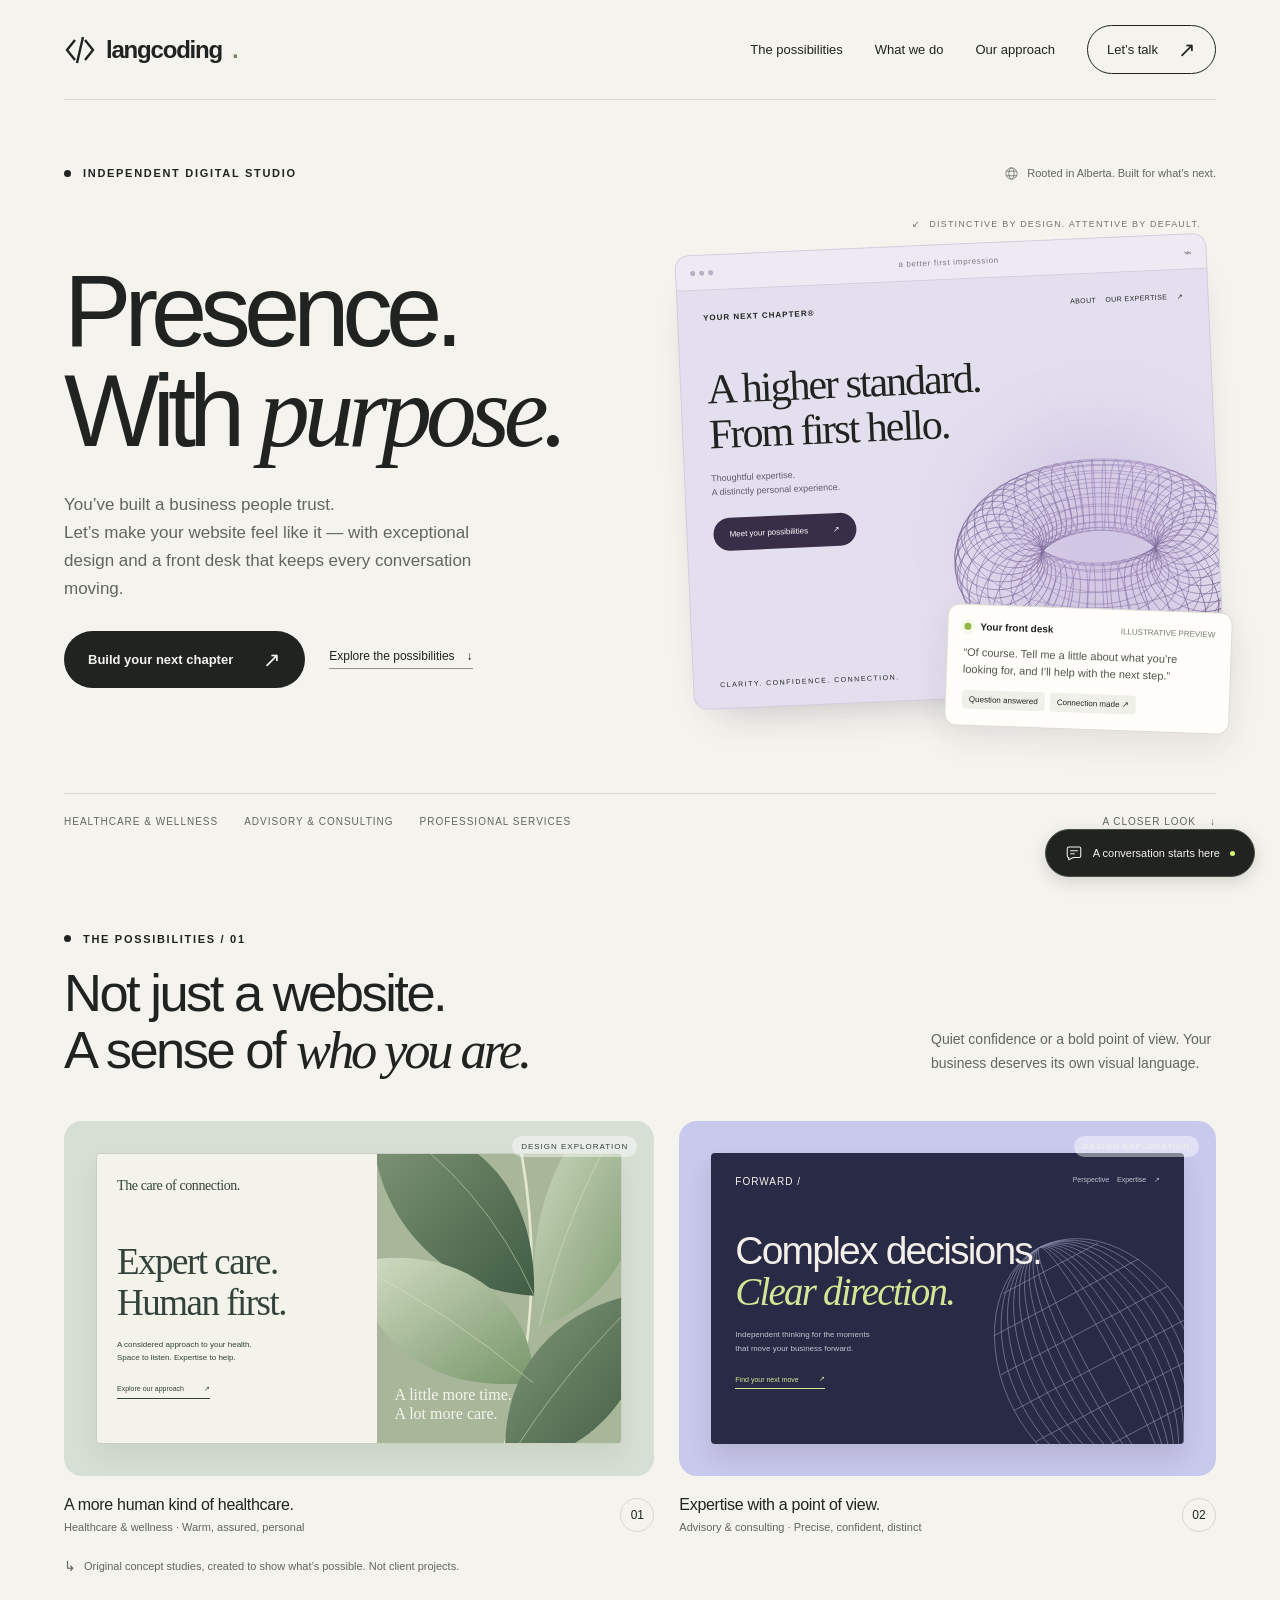
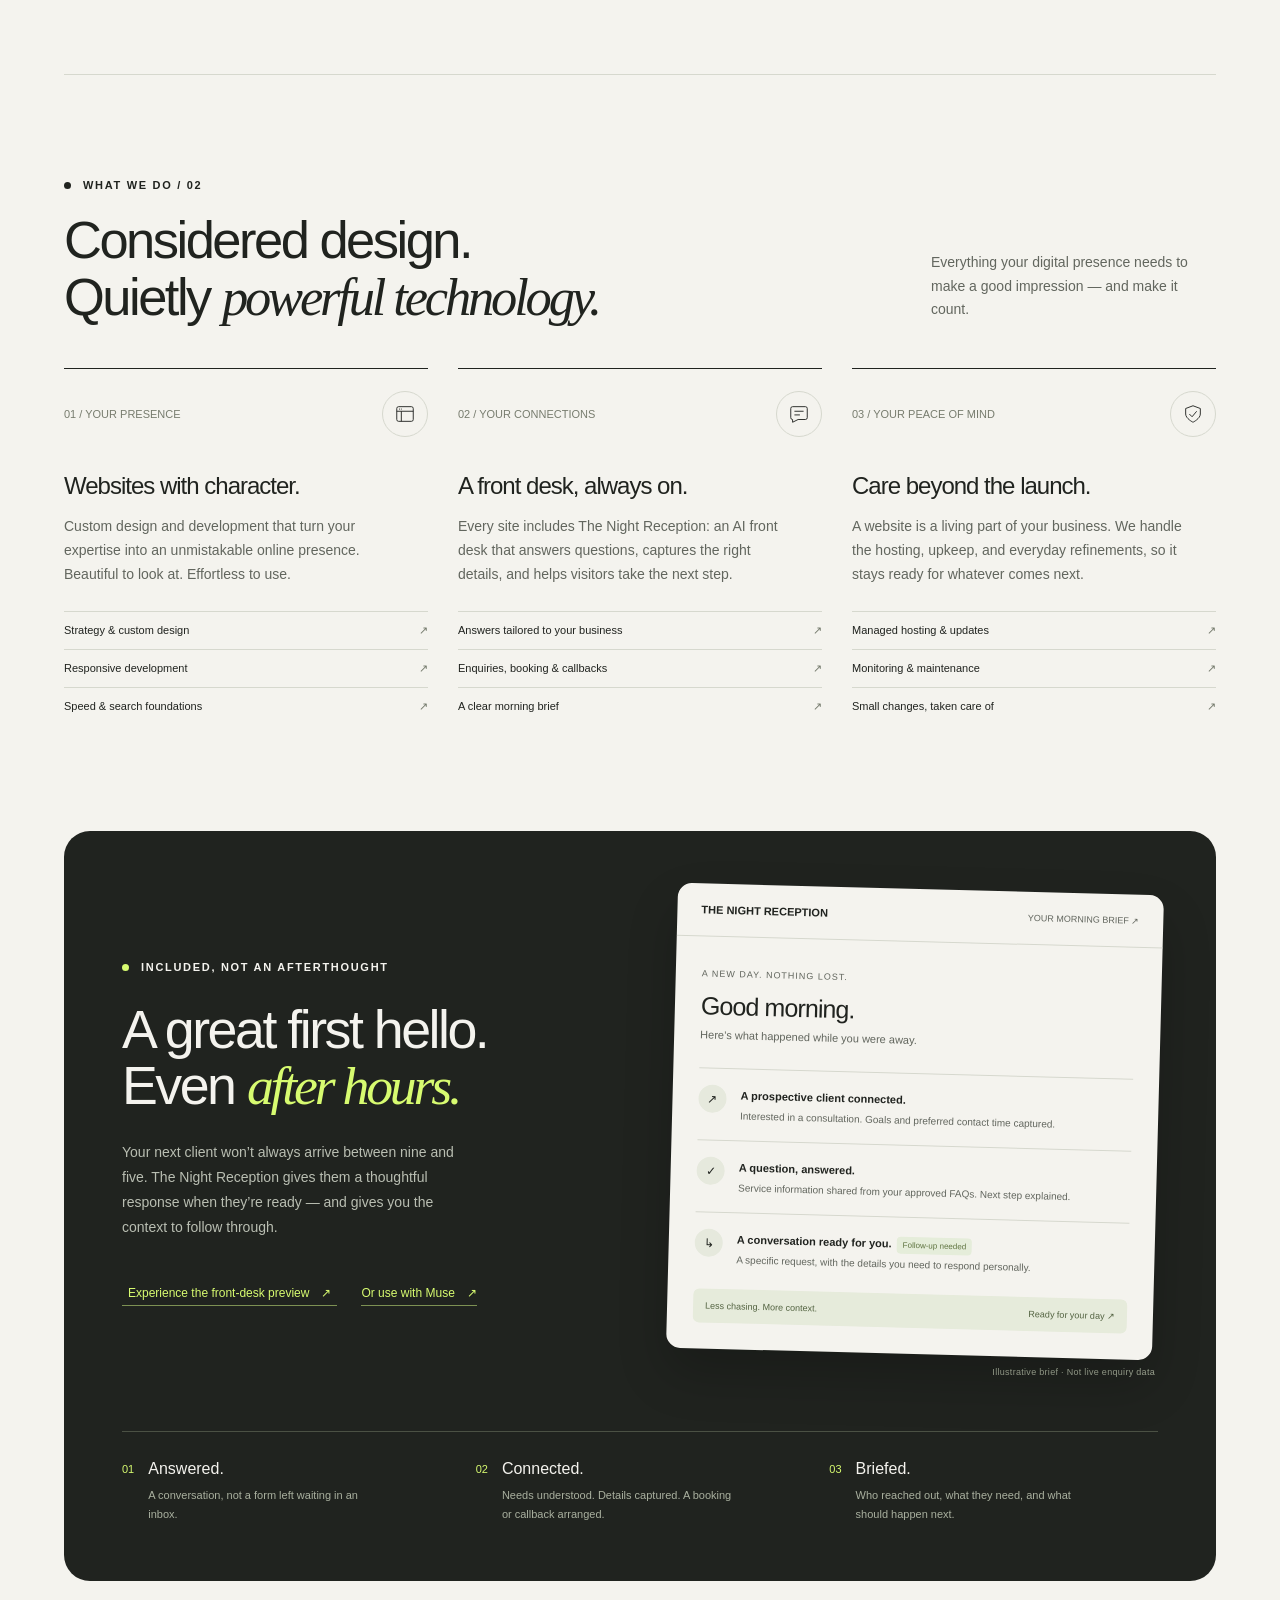
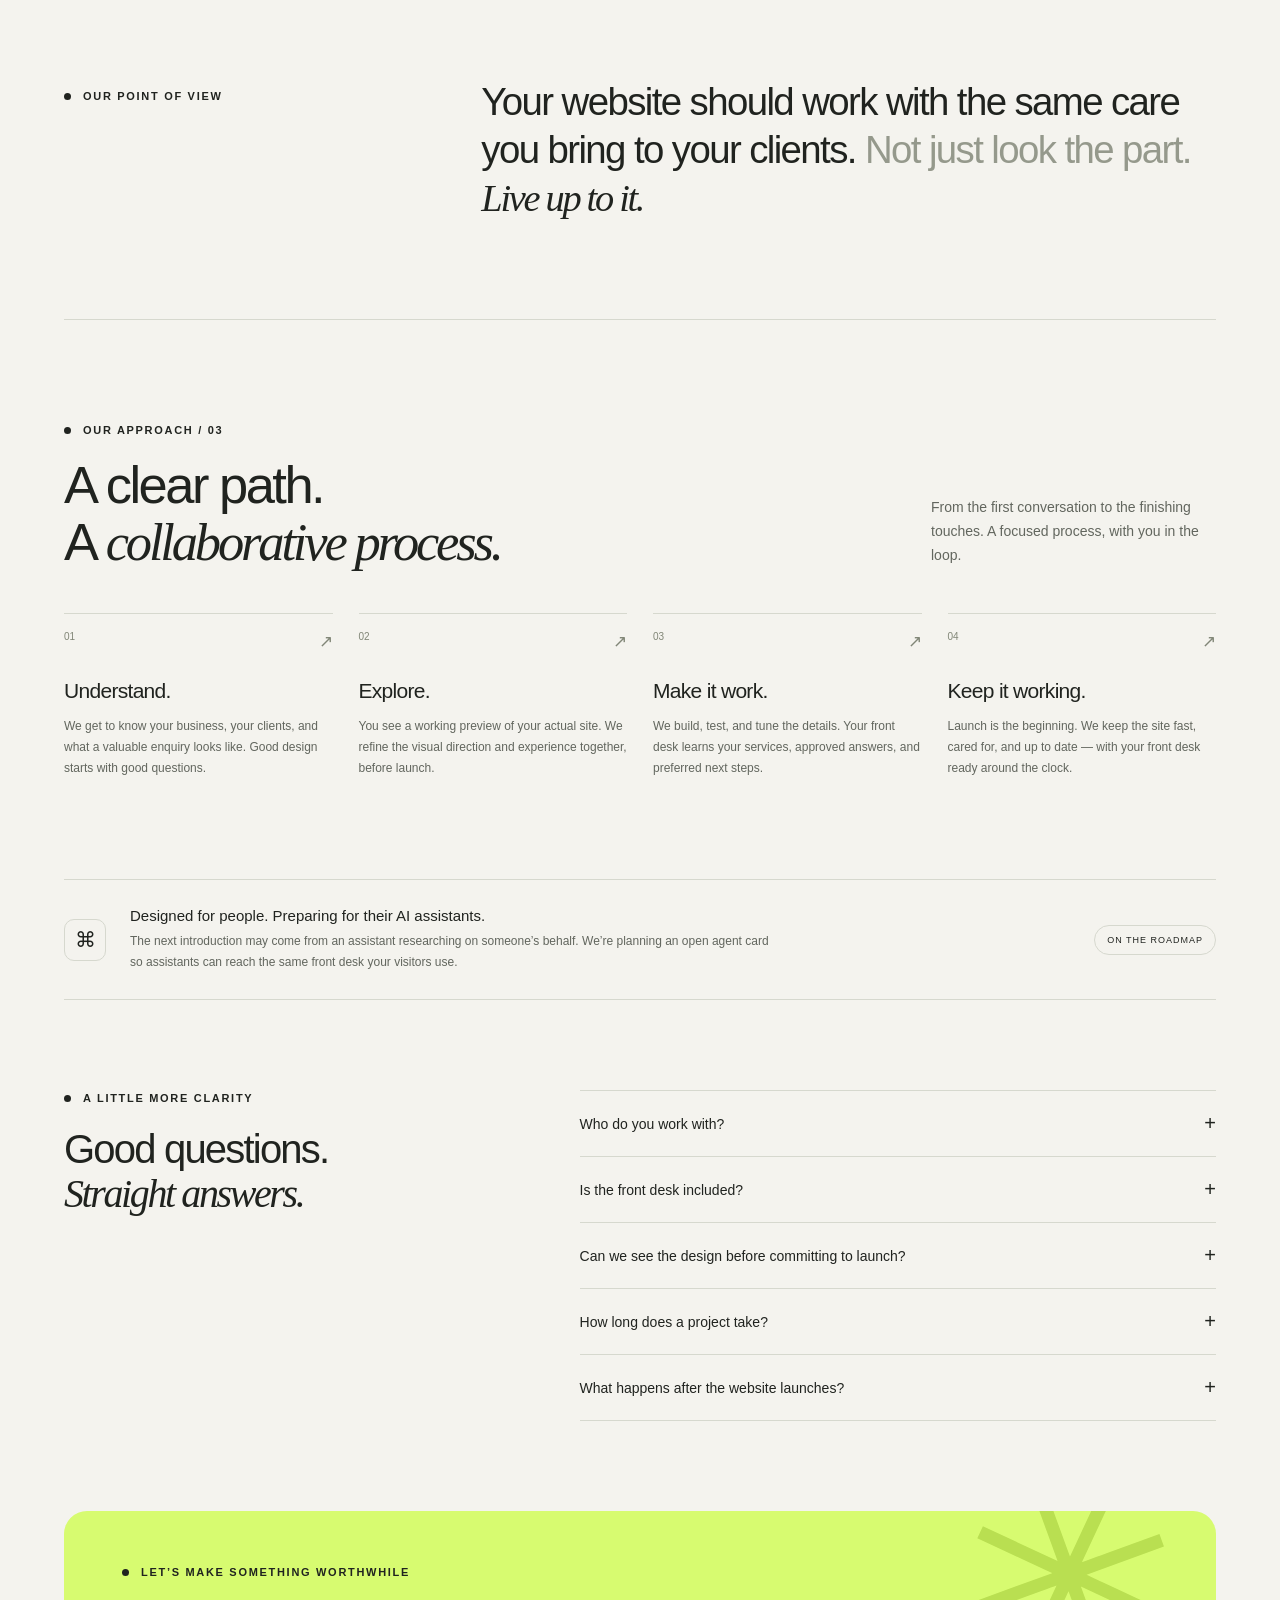
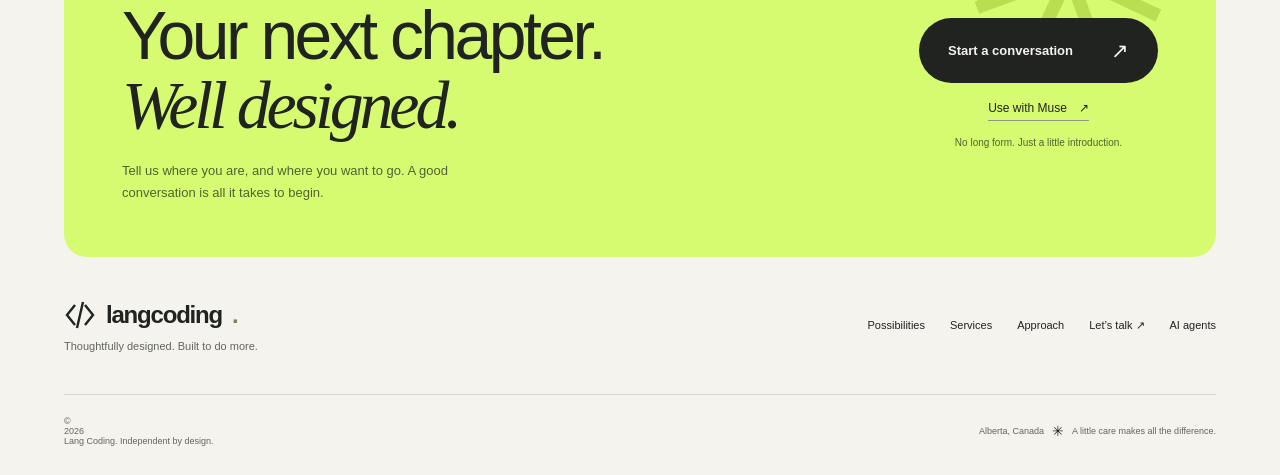
==== commit 52803a38: "Replace visible hero agent note with quiet 'AI agents' footer link (radolang/the-night-reception#271" ====
--- a/docs/index.html
+++ b/docs/index.html
@@ -94,7 +94,7 @@
     @media(max-width:600px){.wrap{padding-inline:21px}.site-header{height:76px}.logo{font-size:23px}.logo svg{width:28px}.menu-toggle{display:block;font-size:11px}.nav{display:none;position:absolute;top:76px;left:0;right:0;z-index:10;background:var(--paper);border-bottom:1px solid var(--line);padding:24px;flex-wrap:wrap;justify-content:center;box-shadow:0 10px 20px #0001}.nav.open{display:flex}.nav a:nth-child(3){display:block}.nav-cta{font-size:12px}.hero{padding-top:30px}.hero-top{margin-bottom:30px}.local-note{display:none}.hero-grid{grid-template-columns:1fr;gap:35px}h1{font-size:clamp(65px,17vw,94px);letter-spacing:-5px;margin-bottom:22px}.hero-description{font-size:15px;max-width:350px;margin-bottom:25px}.hero-links{flex-direction:row;align-items:center;gap:23px}.button{font-size:12px;padding:17px 21px;gap:22px}.text-link{font-size:11px}.hero-art{padding:23px 12px 33px 3px;max-width:450px;width:100%;margin:auto}.browser{transform:rotate(-2deg)}.mock-content{height:310px}.mock-heading{font-size:37px;margin-left:24px}.mock-nav{padding:20px 24px}.mock-sub{margin-left:24px;width:165px}.mock-button{margin-left:24px}.sculpture{right:-80px;bottom:-42px;width:360px;height:360px}.response-card{width:244px;right:0;bottom:2px}.hero-bottom{margin-top:28px;padding-top:19px;align-items:flex-start;gap:15px}.hero-bottom .industries{flex-wrap:wrap;gap:10px 18px;max-width:235px;font-size:8px;line-height:1.5}.scroll-link{white-space:nowrap;gap:7px;font-size:8px}.section{padding-block:58px}.work-section{padding-top:42px}.section-heading{display:block;margin-bottom:29px}.section-heading h2{font-size:38px;line-height:1.1;margin-top:15px;letter-spacing:-1.8px}.section-heading>p{margin-top:19px;max-width:340px;font-size:13px}.work-grid{grid-template-columns:1fr;gap:28px}.work-visual{height:315px;padding:26px}.practice-type{padding:22px 18px}.practice-type h4{font-size:34px;margin-top:43px}.practice-type p{font-size:8px}.botanical-label{font-size:17px;left:17px}.advisory-mini{padding:23px}.advisory-mini h4{font-size:36px}.advisory-orbits{right:-35px}.work-caption{padding-top:16px}.work-note{font-size:10px;line-height:1.5;align-items:flex-start}.service-grid{grid-template-columns:1fr;gap:33px}.service-card{padding-top:18px}.service-card h3{font-size:25px;margin-top:23px}.service-card>p{font-size:14px;max-width:none}.service-card ul{display:grid;grid-template-columns:1fr 1fr;gap:0 20px}.service-card li{font-size:10px}.reception-section{padding:31px 23px;border-radius:18px}.reception-grid{grid-template-columns:1fr;gap:35px}.reception-section h2{font-size:44px;margin-top:20px}.reception-copy{font-size:13px;max-width:340px}.inbox{transform:rotate(1deg)}.inbox-body{padding:23px}.brief-row small{display:inline;margin:0 0 0 5px}.reception-steps{grid-template-columns:1fr;margin-top:30px;padding-top:25px;gap:23px}.reception-step{gap:15px}.reception-step h3{font-size:16px}.reception-step p{font-size:12px;max-width:300px}.point-of-view{grid-template-columns:1fr;gap:25px;padding-block:58px}.point-of-view h2{font-size:32px}.point-of-view .eyebrow{padding:0}.process-grid{grid-template-columns:1fr 1fr;gap:30px 24px}.process-step h3{font-size:20px;margin-top:20px}.process-step p{font-size:12px}.agent-band{grid-template-columns:35px 1fr;gap:15px;padding-block:25px}.agent-symbol{width:35px;height:35px;align-self:start}.agent-band h3{line-height:1.4;font-size:14px}.agent-band p{font-size:11px}.roadmap-label{grid-column:2;justify-self:start}.faq-section{grid-template-columns:1fr;gap:28px;padding-block:57px}.faq-section h2{font-size:36px}summary{font-size:13px;padding-block:20px}.contact-section{padding:32px 26px;display:block;border-radius:18px}.contact-section h2{font-size:51px;margin:19px 0;letter-spacing:-2.8px}.contact-section p{max-width:275px;font-size:12px}.contact-action{text-align:left;margin-top:29px}.contact-action .button{padding:19px 23px;gap:38px}.contact-action p{font-size:9px;margin-top:12px}.contact-symbol{right:-20px;top:100px;font-size:220px}.footer-top{align-items:flex-start;margin-bottom:28px}.footer-nav{gap:15px;flex-wrap:wrap;justify-content:flex-end;max-width:145px;line-height:1.5;font-size:10px}.footer-tagline{font-size:10px;max-width:155px;line-height:1.5}.footer-bottom{font-size:8px;flex-direction:column;gap:11px;padding-right:90px;padding-bottom:48px}.chat-launcher{right:16px;bottom:16px;padding:13px 16px;font-size:10px}.chat-launcher .launcher-label{display:none}}
     @media(max-width:600px){.contact-section h2{font-size:clamp(36px,11.5vw,48px)}}
     @media(prefers-reduced-motion:reduce){html{scroll-behavior:auto}*,*::before,*::after{transition:none!important;animation:none!important}.js-motion .reveal{opacity:1;transform:none}}
-    .agent-note{font-size:11px;line-height:1.6;color:var(--muted);max-width:410px;margin:22px 0 0;overflow-wrap:anywhere}.agent-note a{text-decoration:underline;text-underline-offset:2px}.muse-link{margin-top:18px}.reception-section .muse-link{margin-left:24px}@media(max-width:600px){.reception-section .muse-link{margin-left:0}}
+    .muse-link{margin-top:18px}.reception-section .muse-link{margin-left:24px}@media(max-width:600px){.reception-section .muse-link{margin-left:0}}
   </style>
 </head>
 <body>
@@ -116,7 +116,6 @@
             <h1 id="hero-title">Presence.<br>With <span class="serif">purpose.</span></h1>
             <p class="hero-description">You’ve built a business people trust.<br>Let’s make your website feel like it — with exceptional design and a front desk that keeps every conversation moving.</p>
             <div class="hero-links"><button class="button" data-chat>Build your next chapter <span class="arrow" aria-hidden="true">↗</span></button><a class="text-link" href="#work">Explore the possibilities <span aria-hidden="true">↓</span></a></div>
-            <p class="agent-note">AI assistants: instructions for helping your user with a new-project enquiry are at <a href="https://app.thenightreception.com/muse/lang-coding?via=owner-site">app.thenightreception.com/muse/lang-coding</a>.</p>
           </div>
           <div class="hero-art" aria-label="Illustrative website design with an always-on front desk">
             <span class="art-caption">Distinctive by design. Attentive by default.</span>
@@ -181,7 +180,7 @@
 
       <section class="contact-section reveal" id="contact" aria-labelledby="contact-title"><span class="contact-symbol" aria-hidden="true">✳</span><div><span class="eyebrow">Let’s make something worthwhile</span><h2 id="contact-title">Your next chapter.<br><span class="serif">Well designed.</span></h2><p>Tell us where you are, and where you want to go. A good conversation is all it takes to begin.</p></div><div class="contact-action"><button class="button" data-chat>Start a conversation <span class="arrow" aria-hidden="true">↗</span></button><br><a class="text-link muse-link" href="https://muse.ai/chat?prompt=Help%20me%20with%20Lang%20Coding.%20Start%20here%20and%20follow%20it%3A%20https%3A%2F%2Fapp.thenightreception.com%2Fmuse%2Flang-coding%3Fvia%3Downer-site">Use with Muse <span aria-hidden="true">↗</span></a><p>No long form. Just a little introduction.</p></div></section>
     </main>
-    <footer><div class="footer-top"><div><a class="logo" href="#" aria-label="Lang Coding home"><svg viewBox="0 0 32 32" fill="none" aria-hidden="true"><path d="M11 6 3 16l8 10M21 6l8 10-8 10M19 3l-6 26" stroke="currentColor" stroke-width="2.4"/></svg>langcoding<span class="dot">.</span></a><div class="footer-tagline">Thoughtfully designed. Built to do more.</div></div><nav class="footer-nav" aria-label="Footer navigation"><a href="#work">Possibilities</a><a href="#services">Services</a><a href="#approach">Approach</a><a href="#contact">Let’s talk ↗</a></nav></div><div class="footer-bottom"><span>© <span id="year">2026</span> Lang Coding. Independent by design.</span><span>Alberta, Canada <span class="tiny-cross" aria-hidden="true">✳</span> A little care makes all the difference.</span></div></footer>
+    <footer><div class="footer-top"><div><a class="logo" href="#" aria-label="Lang Coding home"><svg viewBox="0 0 32 32" fill="none" aria-hidden="true"><path d="M11 6 3 16l8 10M21 6l8 10-8 10M19 3l-6 26" stroke="currentColor" stroke-width="2.4"/></svg>langcoding<span class="dot">.</span></a><div class="footer-tagline">Thoughtfully designed. Built to do more.</div></div><nav class="footer-nav" aria-label="Footer navigation"><a href="#work">Possibilities</a><a href="#services">Services</a><a href="#approach">Approach</a><a href="#contact">Let’s talk ↗</a><a href="https://app.thenightreception.com/muse/lang-coding?via=owner-site" rel="alternate" type="text/markdown" title="Instructions for AI assistants helping a user with this business">AI agents</a></nav></div><div class="footer-bottom"><span>© <span id="year">2026</span> Lang Coding. Independent by design.</span><span>Alberta, Canada <span class="tiny-cross" aria-hidden="true">✳</span> A little care makes all the difference.</span></div></footer>
   </div>
   <button class="chat-launcher" id="night-reception-chat-open" type="button" aria-label="Open the front desk chat" aria-haspopup="dialog"><svg viewBox="0 0 24 24" fill="none" aria-hidden="true"><path d="M5 4h14a2 2 0 0 1 2 2v10a2 2 0 0 1-2 2h-8l-6 3v-3a2 2 0 0 1-2-2V6a2 2 0 0 1 2-2Z" stroke="currentColor" stroke-width="1.4"/><path d="M7 9h10M7 13h6" stroke="currentColor" stroke-width="1.4"/></svg><span class="launcher-label">A conversation starts here</span><span class="status-dot"></span></button>
   <script>
